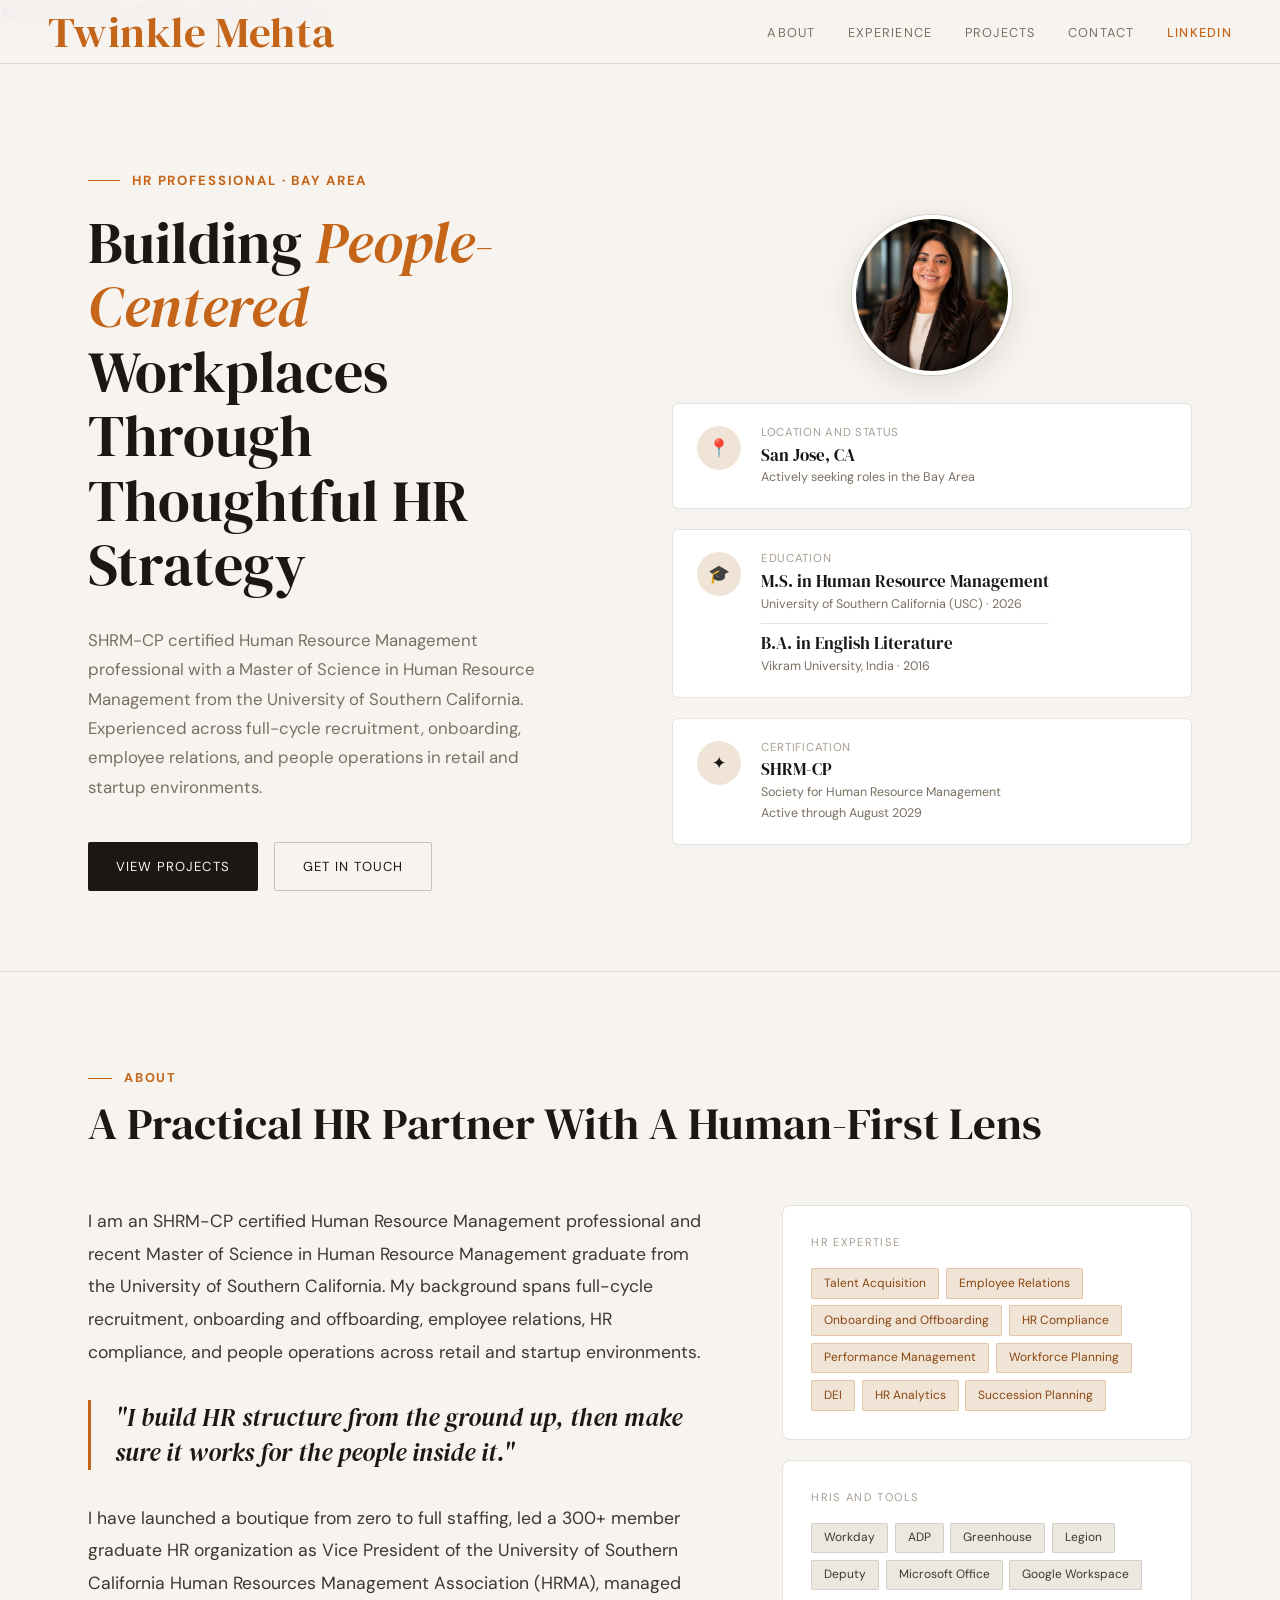
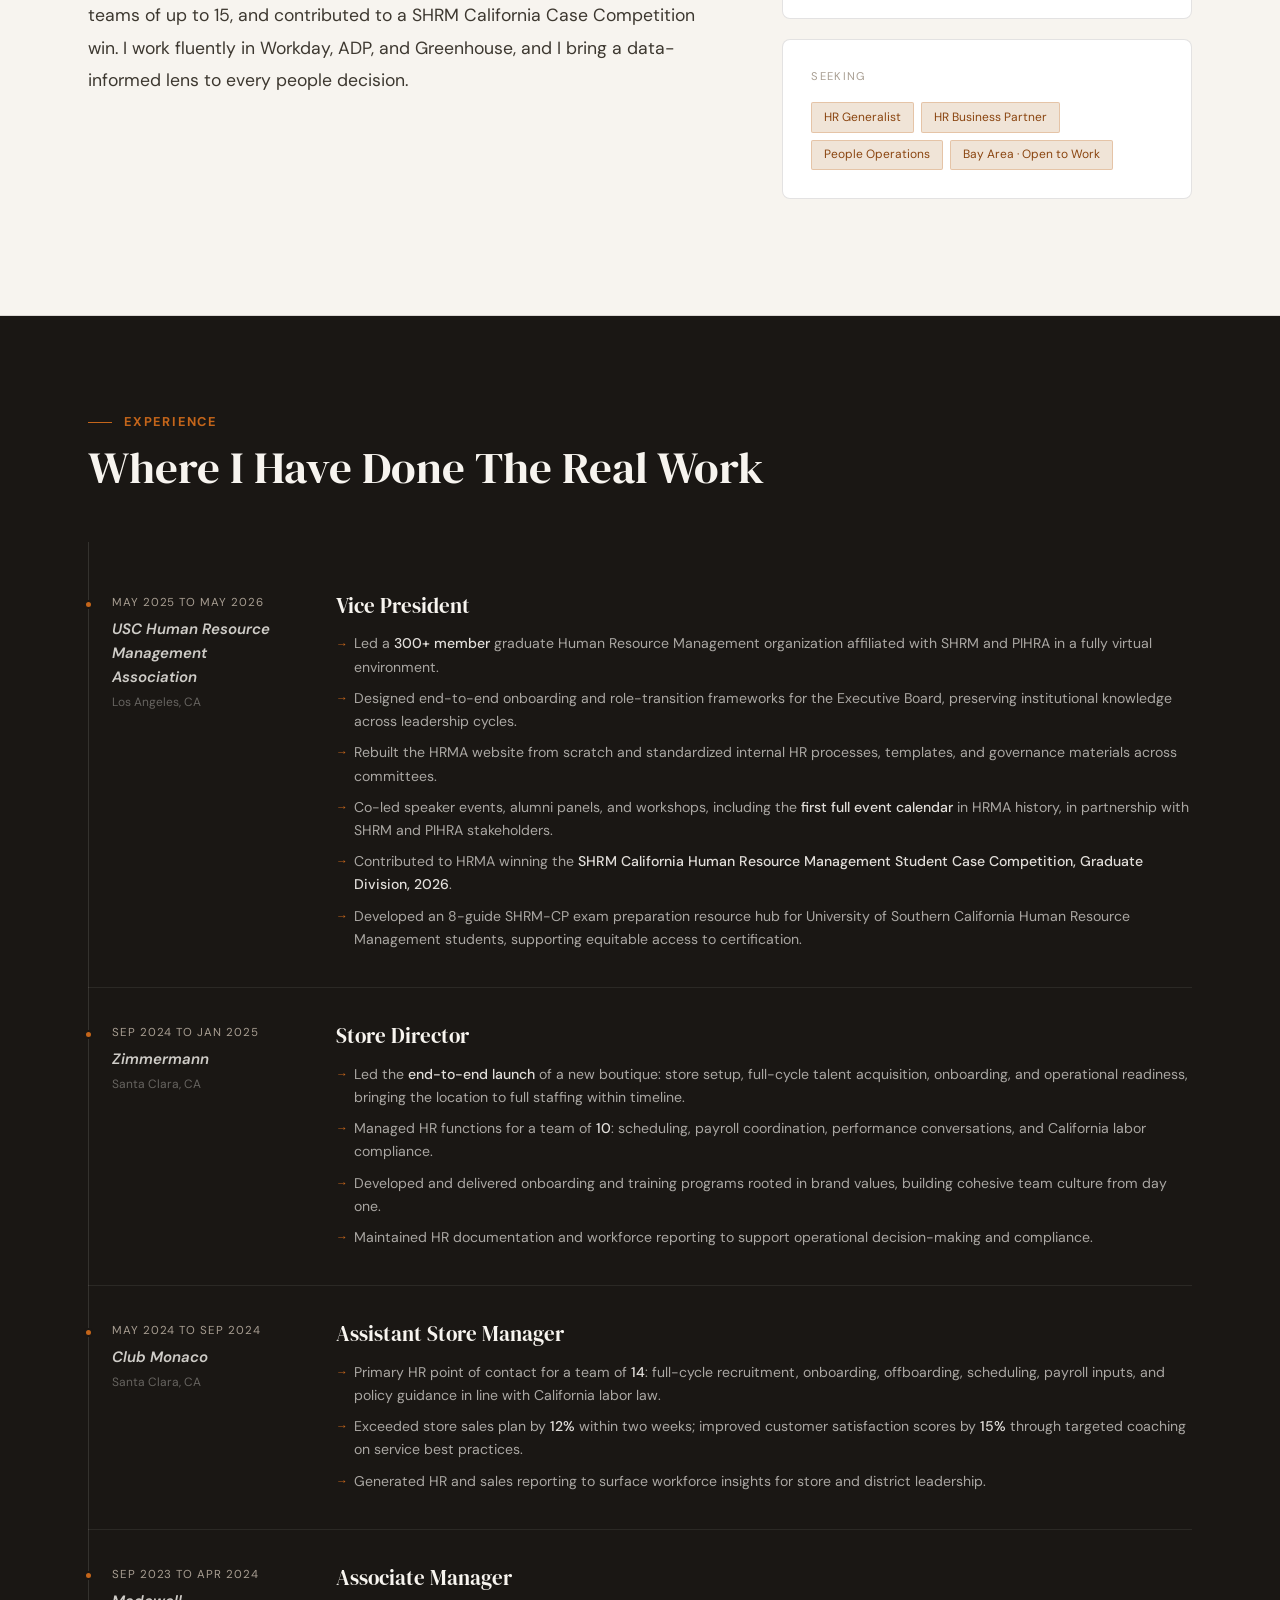
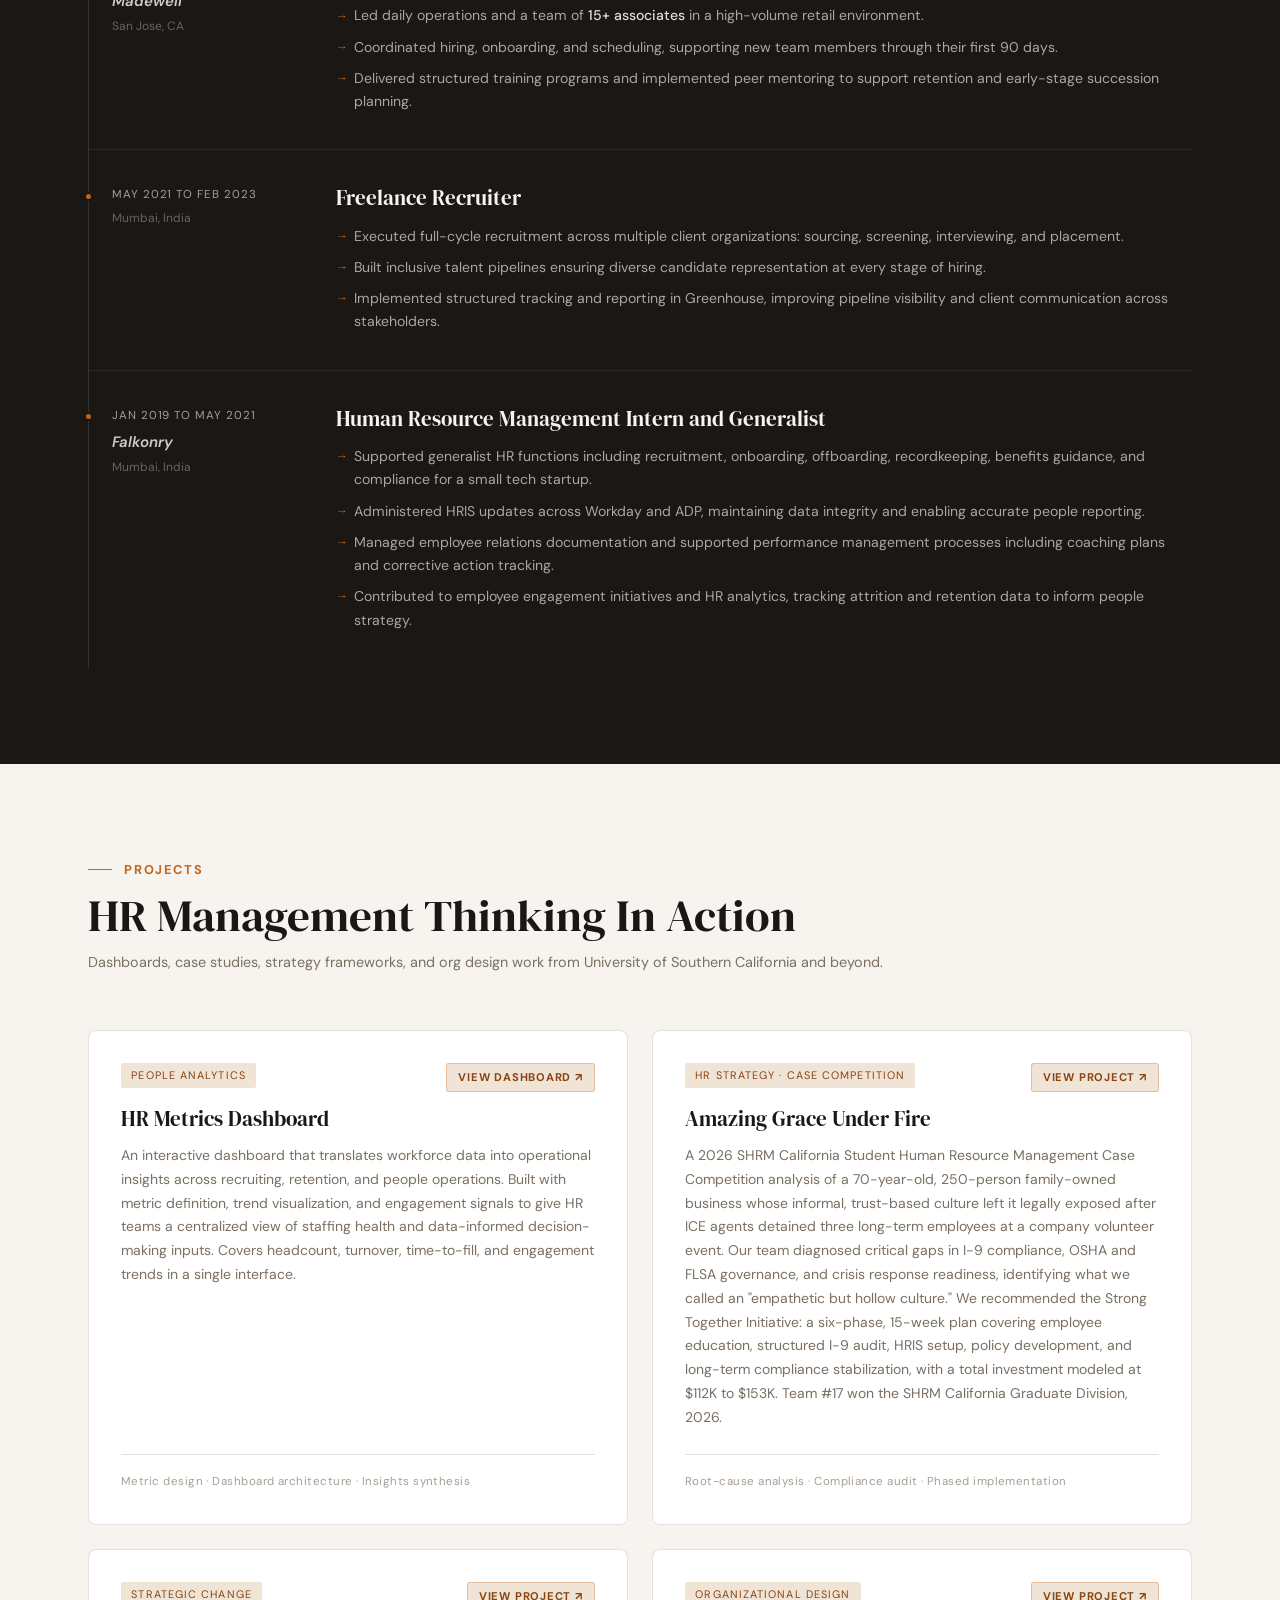
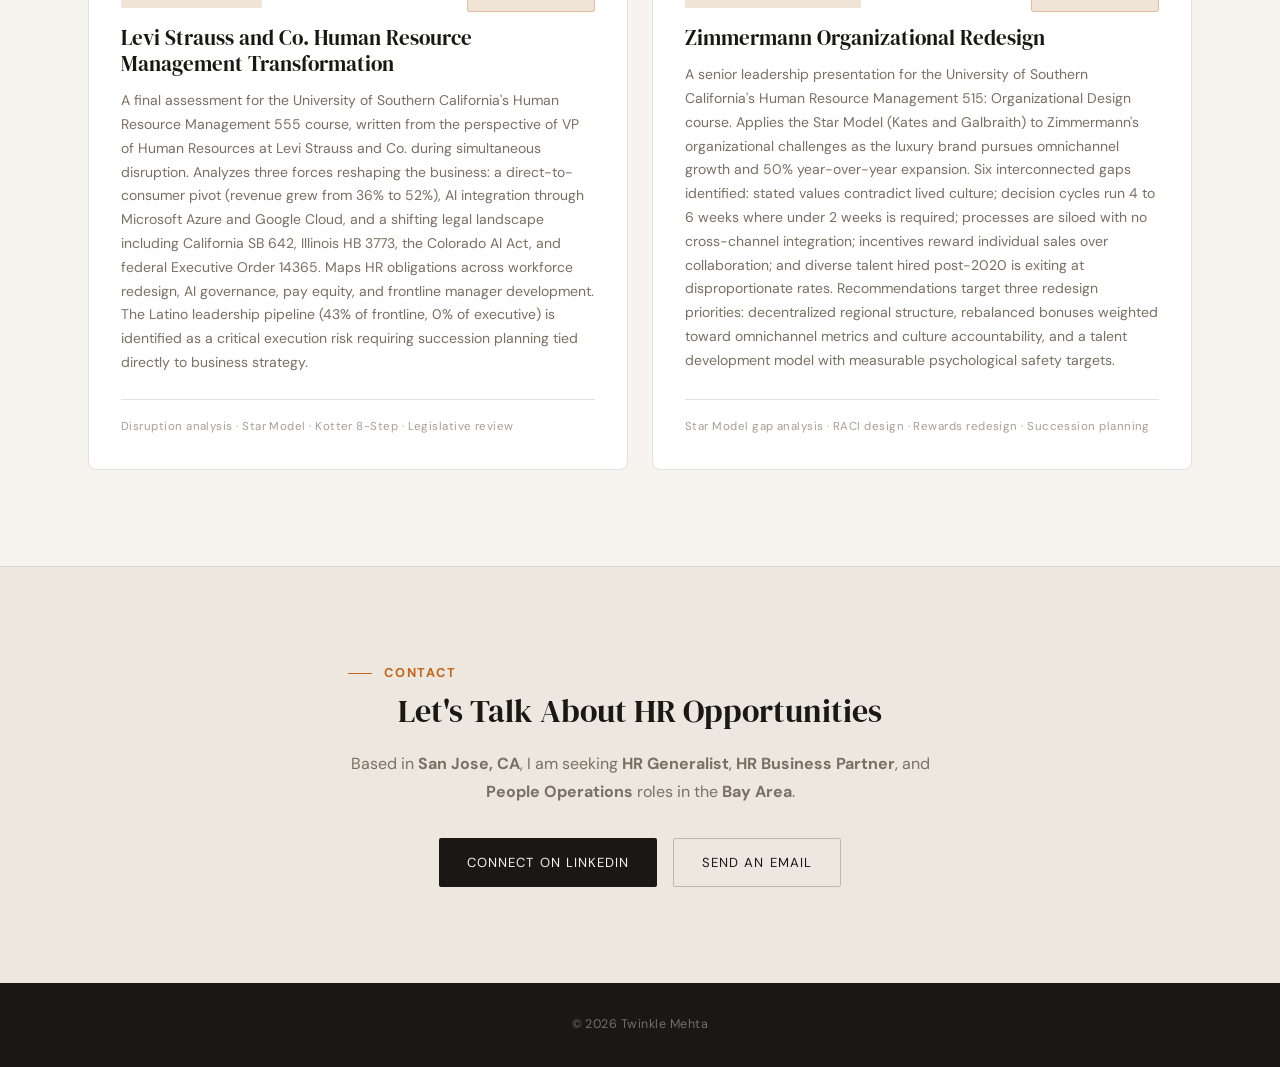
==== index.html @ 8c191478 "updating portfolio" ====
<!DOCTYPE html>
<html lang="en">
<head>
<meta charset="UTF-8">
<meta name="viewport" content="width=device-width, initial-scale=1.0">
<meta name="description" content="Twinkle Mehta, SHRM-CP certified Human Resource Management professional and University of Southern California graduate. Seeking HR Generalist, HR Business Partner, and People Operations roles in the Bay Area.">
<meta property="og:title" content="Twinkle Mehta | HR Professional">
<meta property="og:description" content="SHRM-CP certified Human Resource Management professional with an M.S. from the University of Southern California. Full-cycle recruitment, onboarding, employee relations, and people operations.">
<meta property="og:type" content="website">
<title>Twinkle Mehta | HR Professional</title>
<link rel="preconnect" href="https://fonts.googleapis.com">
<link rel="preconnect" href="https://fonts.gstatic.com" crossorigin>
<link href="https://fonts.googleapis.com/css2?family=DM+Serif+Display:ital@0;1&family=DM+Sans:ital,opsz,wght@0,9..40,300;0,9..40,400;0,9..40,500;1,9..40,300&display=swap" rel="stylesheet">
<style>
  *, *::before, *::after { box-sizing: border-box; margin: 0; padding: 0; }

  :root {
    --cream: #F7F4EF;
    --cream-dark: #EDE8DF;
    --ink: #1A1714;
    --ink-mid: #3D3830;
    --ink-soft: #7A6F62;
    --ink-muted: #A89E92;
    --accent: #C4651A;
    --accent-light: #F0E4D7;
    --accent-dark: #8A4510;
    --border: rgba(26,23,20,0.12);
    --border-strong: rgba(26,23,20,0.22);
    --serif: 'DM Serif Display', Georgia, serif;
    --sans: 'DM Sans', system-ui, sans-serif;
    --nav-h: 64px;
  }

  html { scroll-behavior: smooth; }

  body {
    font-family: var(--sans);
    background: var(--cream);
    color: var(--ink);
    font-size: 16px;
    line-height: 1.6;
    overflow-x: hidden;
  }

  /* NAV */
  nav {
    position: fixed;
    top: 0; left: 0; right: 0;
    height: var(--nav-h);
    background: rgba(247,244,239,0.92);
    backdrop-filter: blur(12px);
    -webkit-backdrop-filter: blur(12px);
    border-bottom: 1px solid var(--border);
    z-index: 100;
    display: flex;
    align-items: center;
    justify-content: space-between;
    padding: 0 3rem;
  }

  .nav-logo {
    font-family: var(--serif);
    font-size: 2.7rem;
    color: var(--accent);
    text-decoration: none;
    letter-spacing: 0.01em;
  }

  .nav-links {
    display: flex;
    gap: 2rem;
    list-style: none;
    align-items: center;
  }

  .nav-links a {
    font-size: 0.8rem;
    letter-spacing: 0.1em;
    text-transform: uppercase;
    color: var(--ink-soft);
    text-decoration: none;
    transition: color 0.2s;
  }

  .nav-links a:hover { color: var(--accent); }

  /* HERO */
  #hero {
    min-height: 100vh;
    padding: calc(var(--nav-h) + 5rem) 3rem 5rem;
    display: grid;
    grid-template-columns: 1fr 1fr;
    align-items: center;
    gap: 4rem;
    max-width: 1200px;
    margin: 0 auto;
  }

  .hero-eyebrow {
    font-size: 0.83rem;
    font-weight: 700;
    letter-spacing: 0.14em;
    text-transform: uppercase;
    color: var(--accent);
    margin-bottom: 1.25rem;
    display: flex;
    align-items: center;
    gap: 0.75rem;
  }

  .hero-eyebrow::before {
    content: '';
    display: block;
    width: 2rem;
    height: 1px;
    background: var(--accent);
  }

  h1 {
    font-family: var(--serif);
    font-size: clamp(2.6rem, 4.5vw, 3.8rem);
    line-height: 1.12;
    color: var(--ink);
    margin-bottom: 1.75rem;
    font-weight: 400;
  }

  h1 em {
    font-style: italic;
    color: var(--accent);
  }

  .hero-body {
    font-size: 1.05rem;
    color: var(--ink-soft);
    line-height: 1.75;
    margin-bottom: 2.5rem;
    max-width: 480px;
  }

  .hero-actions {
    display: flex;
    gap: 1rem;
    flex-wrap: wrap;
  }

  .btn-primary {
    display: inline-flex;
    align-items: center;
    gap: 0.5rem;
    padding: 0.8rem 1.75rem;
    background: var(--ink);
    color: var(--cream);
    text-decoration: none;
    font-size: 0.82rem;
    letter-spacing: 0.08em;
    text-transform: uppercase;
    border-radius: 2px;
    transition: background 0.2s, transform 0.15s;
  }

  .btn-primary:hover { background: var(--accent); transform: translateY(-1px); }

  .btn-outline {
    display: inline-flex;
    align-items: center;
    gap: 0.5rem;
    padding: 0.8rem 1.75rem;
    border: 1px solid var(--border-strong);
    color: var(--ink);
    text-decoration: none;
    font-size: 0.82rem;
    letter-spacing: 0.08em;
    text-transform: uppercase;
    border-radius: 2px;
    transition: border-color 0.2s, color 0.2s, transform 0.15s;
  }

  .btn-outline:hover { border-color: var(--accent); color: var(--accent); transform: translateY(-1px); }

  .hero-right {
    display: flex;
    flex-direction: column;
    gap: 1.25rem;
  }

  .headshot-wrap {
    display: flex;
    justify-content: center;
    margin-bottom: 0.5rem;
  }

  .headshot {
    width: 160px;
    height: 160px;
    border-radius: 50%;
    object-fit: cover;
    object-position: center top;
    border: 4px solid white;
    box-shadow: 0 0 0 1px var(--border), 0 8px 32px rgba(26,23,20,0.12);
    animation: slideUp 0.5s ease both;
  }

  .stat-card {
    background: white;
    border: 1px solid var(--border);
    border-radius: 6px;
    padding: 1.25rem 1.5rem;
    display: flex;
    align-items: flex-start;
    gap: 1.25rem;
    animation: slideUp 0.6s ease both;
  }

  .stat-card:nth-child(2) { animation-delay: 0.1s; }
  .stat-card:nth-child(3) { animation-delay: 0.2s; }
  .stat-card:nth-child(4) { animation-delay: 0.3s; }

  .stat-icon {
    width: 44px;
    height: 44px;
    border-radius: 50%;
    background: var(--accent-light);
    display: flex;
    align-items: center;
    justify-content: center;
    flex-shrink: 0;
    font-size: 1.1rem;
    margin-top: 2px;
  }

  .stat-label {
    font-size: 0.72rem;
    letter-spacing: 0.06em;
    text-transform: uppercase;
    color: var(--ink-muted);
    margin-bottom: 0.15rem;
  }

  .stat-value {
    font-family: var(--serif);
    font-size: 1.05rem;
    color: var(--ink);
    line-height: 1.3;
  }

  .stat-sub {
    font-size: 0.78rem;
    color: var(--ink-soft);
    margin-top: 0.1rem;
  }

  @keyframes slideUp {
    from { opacity: 0; transform: translateY(18px); }
    to { opacity: 1; transform: translateY(0); }
  }

  /* SECTION SCAFFOLD */
  section {
    padding: 6rem 3rem;
    max-width: 1200px;
    margin: 0 auto;
  }

  .section-header {
    display: flex;
    align-items: flex-end;
    justify-content: space-between;
    margin-bottom: 3.5rem;
    gap: 2rem;
    flex-wrap: wrap;
  }

  .section-kicker {
    font-size: 0.80rem;
    font-weight: 700;
    letter-spacing: 0.14em;
    text-transform: uppercase;
    color: var(--accent);
    margin-bottom: 0.6rem;
    display: flex;
    align-items: center;
    gap: 0.75rem;
  }

  .section-kicker::before {
    content: '';
    display: block;
    width: 1.5rem;
    height: 1px;
    background: var(--accent);
  }

  h2 {
    font-family: var(--serif);
    font-size: clamp(2rem, 3.5vw, 2.8rem);
    font-weight: 400;
    color: var(--ink);
    line-height: 1.15;
  }

  /* DIVIDER */
  .full-divider {
    width: 100%;
    height: 1px;
    background: var(--border);
  }

  /* ABOUT */
  #about {
    padding: 6rem 3rem;
    max-width: 1200px;
    margin: 0 auto;
  }

  .about-grid {
    display: grid;
    grid-template-columns: 3fr 2fr;
    gap: 5rem;
    align-items: start;
  }

  .about-body {
    font-size: 1.1rem;
    line-height: 1.85;
    color: var(--ink-mid);
  }

  .about-body p + p { margin-top: 1.25rem; }

  .pull-quote {
    font-family: var(--serif);
    font-size: 1.55rem;
    line-height: 1.4;
    color: var(--ink);
    font-style: italic;
    border-left: 3px solid var(--accent);
    padding-left: 1.5rem;
    margin: 2rem 0;
  }

  .sidebar-block {
    background: white;
    border: 1px solid var(--border);
    border-radius: 8px;
    padding: 1.75rem;
    margin-bottom: 1.25rem;
  }

  .sidebar-title {
    font-size: 0.7rem;
    letter-spacing: 0.12em;
    text-transform: uppercase;
    color: var(--ink-muted);
    margin-bottom: 1rem;
  }

  .edu-item { margin-bottom: 1rem; }
  .edu-item:last-child { margin-bottom: 0; }

  .edu-degree {
    font-weight: 500;
    font-size: 0.9rem;
    color: var(--ink);
  }

  .edu-school {
    font-size: 0.82rem;
    color: var(--ink-soft);
    margin-top: 0.1rem;
  }

  .tag-cloud { display: flex; flex-wrap: wrap; gap: 0.4rem; }

  .tag {
    font-size: 0.75rem;
    padding: 0.3rem 0.75rem;
    background: var(--cream-dark);
    color: var(--ink-mid);
    border-radius: 2px;
    border: 1px solid var(--border);
  }

  .tag.accent {
    background: var(--accent-light);
    color: var(--accent-dark);
    border-color: rgba(196,101,26,0.25);
  }

  /* EXPERIENCE */
  #experience {
    background: var(--ink);
    padding: 6rem 0;
  }

  .exp-inner {
    max-width: 1200px;
    margin: 0 auto;
    padding: 0 3rem;
  }

  #experience .section-kicker { color: var(--accent); }
  #experience .section-kicker::before { background: var(--accent); }
  #experience h2 { color: var(--cream); }

  .timeline {
    position: relative;
    padding-top: 1rem;
  }

  .timeline::before {
    content: '';
    position: absolute;
    left: 0;
    top: 0; bottom: 0;
    width: 1px;
    background: rgba(247,244,239,0.12);
  }

  .job-entry {
    display: grid;
    grid-template-columns: 200px 1fr;
    gap: 0 3rem;
    padding: 2.25rem 0;
    border-bottom: 1px solid rgba(247,244,239,0.08);
    position: relative;
  }

  .job-entry:last-child { border-bottom: none; }

  .job-entry::before {
    content: '';
    position: absolute;
    left: -4px;
    top: 2.6rem;
    width: 9px; height: 9px;
    border-radius: 50%;
    background: var(--accent);
    border: 2px solid var(--ink);
  }

  .job-meta {
    padding-left: 1.5rem;
  }

  .job-period {
    font-size: 0.72rem;
    letter-spacing: 0.08em;
    text-transform: uppercase;
    color: var(--ink-muted);
    margin-bottom: 0.3rem;
  }

  .job-company {
    font-size: 0.94rem;
    font-weight: 600;
    font-style: italic;
    color: rgba(247,244,239,0.82);
  }

  .job-location {
    font-size: 0.75rem;
    color: rgba(247,244,239,0.35);
    margin-top: 0.25rem;
  }

  .job-content .job-title-text {
    font-family: var(--serif);
    font-size: 1.3rem;
    color: var(--cream);
    font-weight: 400;
    margin-bottom: 0.85rem;
    line-height: 1.2;
  }

  .job-bullets {
    list-style: none;
    display: flex;
    flex-direction: column;
    gap: 0.5rem;
  }

  .job-bullets li {
    font-size: 0.88rem;
    color: rgba(247,244,239,0.65);
    line-height: 1.65;
    padding-left: 1.1rem;
    position: relative;
  }

  .job-bullets li::before {
    content: 'arrow';
    font-family: sans-serif;
    content: '\2192';
    position: absolute;
    left: 0;
    color: var(--accent);
    font-size: 0.75rem;
    top: 0.18em;
  }

  .job-bullets li strong {
    color: rgba(247,244,239,0.9);
    font-weight: 500;
  }

  /* PROJECTS */
  #projects { padding: 6rem 3rem; max-width: 1200px; margin: 0 auto; }

  .projects-grid {
    display: grid;
    grid-template-columns: 1fr 1fr;
    gap: 1.5rem;
  }

  .project-card {
    background: white;
    border: 1px solid var(--border);
    border-radius: 8px;
    padding: 2rem;
    display: flex;
    flex-direction: column;
    transition: transform 0.2s, box-shadow 0.2s, border-color 0.2s;
    text-decoration: none;
    color: inherit;
    cursor: pointer;
  }

  .project-card:hover {
    transform: translateY(-3px);
    box-shadow: 0 12px 40px rgba(26,23,20,0.09);
    border-color: var(--border-strong);
  }

  .project-card-top {
    display: flex;
    align-items: flex-start;
    justify-content: space-between;
    gap: 0.75rem;
    margin-bottom: 0.85rem;
  }
  .project-tag {
    display: inline-block;
    font-size: 0.68rem;
    letter-spacing: 0.1em;
    text-transform: uppercase;
    padding: 0.25rem 0.65rem;
    background: var(--accent-light);
    color: var(--accent-dark);
    border-radius: 2px;
    width: fit-content;
    flex-shrink: 0;
  }
  .project-btn {
    display: inline-flex;
    align-items: center;
    gap: 0.3rem;
    font-size: 0.7rem;
    letter-spacing: 0.07em;
    text-transform: uppercase;
    font-weight: 700;
    color: var(--accent-dark);
    background: var(--accent-light);
    border: 1px solid rgba(196,101,26,0.3);
    border-radius: 3px;
    padding: 0.3rem 0.7rem;
    white-space: nowrap;
    flex-shrink: 0;
    transition: background 0.2s, color 0.2s;
  }
  .project-card:hover .project-btn {
    background: var(--accent);
    color: white;
    border-color: var(--accent);
  }

  .project-title {
    font-family: var(--serif);
    font-size: 1.3rem;
    font-weight: 400;
    color: var(--ink);
    margin-bottom: 0.75rem;
    line-height: 1.25;
  }

  .project-desc {
    font-size: 0.875rem;
    color: var(--ink-soft);
    line-height: 1.7;
    flex: 1;
    margin-bottom: 1.5rem;
  }

  .project-footer {
    border-top: 1px solid var(--border);
    padding-top: 0.75rem;
    margin-top: auto;
  }

  .project-methods {
    font-size: 0.72rem;
    color: var(--ink-muted);
    letter-spacing: 0.04em;
  }

  /* CONTACT */
  #contact {
    background: var(--cream-dark);
    padding: 0;
    max-width: none;
    margin: 0;
  }

  .contact-inner {
    max-width: 1200px;
    margin: 0 auto;
    padding: 6rem 3rem;
    display: grid;
    grid-template-columns: 1fr;
    max-width: 680px;
    align-items: center;
  }

  .contact-left h2 {
    font-size: clamp(1.6rem, 2.5vw, 2.2rem);
    margin-bottom: 1.25rem;
    white-space: nowrap;
    text-align: center;
  }

  .contact-left p {
    font-size: 1rem;
    color: var(--ink-soft);
    line-height: 1.75;
    margin-bottom: 2rem;
  }

  .contact-right {
    display: flex;
    flex-direction: column;
    gap: 1rem;
  }

  .contact-item {
    display: flex;
    align-items: center;
    gap: 1rem;
    background: white;
    border: 1px solid var(--border);
    border-radius: 6px;
    padding: 1rem 1.25rem;
  }

  .contact-icon {
    width: 36px; height: 36px;
    border-radius: 50%;
    background: var(--accent-light);
    display: flex;
    align-items: center;
    justify-content: center;
    color: var(--accent);
    flex-shrink: 0;
    font-size: 1rem;
  }

  .contact-item-label {
    font-size: 0.72rem;
    letter-spacing: 0.08em;
    text-transform: uppercase;
    color: var(--ink-muted);
  }

  .contact-item-value {
    font-size: 0.9rem;
    color: var(--ink);
    font-weight: 500;
  }

  /* FOOTER */
  footer {
    background: var(--ink);
    color: rgba(247,244,239,0.4);
    text-align: center;
    padding: 2rem;
    font-size: 0.78rem;
    letter-spacing: 0.04em;
  }

  footer a {
    color: rgba(247,244,239,0.55);
    text-decoration: none;
  }

  /* ANIMATIONS */
  .fade-up {
    opacity: 0;
    transform: translateY(24px);
    transition: opacity 0.65s ease, transform 0.65s ease;
  }

  .fade-up.visible {
    opacity: 1;
    transform: translateY(0);
  }

  /* MOBILE */
  .hamburger {
    display: none;
    flex-direction: column;
    gap: 5px;
    cursor: pointer;
    padding: 4px;
    background: none;
    border: none;
  }

  .hamburger span {
    display: block;
    width: 22px; height: 1.5px;
    background: var(--ink);
    transition: all 0.2s;
  }

  @media (max-width: 900px) {
    nav { padding: 0 1.5rem; }
    .nav-desktop { display: none; }
    .hamburger { display: flex; }

    .mobile-menu {
      position: fixed;
      top: var(--nav-h);
      left: 0; right: 0;
      background: var(--cream);
      border-bottom: 1px solid var(--border);
      padding: 1.5rem;
      display: none;
      flex-direction: column;
      gap: 1rem;
      z-index: 99;
    }

    .mobile-menu.open { display: flex; }

    .mobile-menu a {
      font-size: 0.9rem;
      color: var(--ink);
      text-decoration: none;
      padding: 0.5rem 0;
      border-bottom: 1px solid var(--border);
    }

    #hero {
      grid-template-columns: 1fr;
      padding: calc(var(--nav-h) + 3rem) 1.5rem 3rem;
      gap: 2.5rem;
      min-height: auto;
    }

    #about { padding: 4rem 1.5rem; }
    .about-grid { grid-template-columns: 1fr; gap: 2.5rem; }

    #experience { padding: 4rem 0; }
    .exp-inner { padding: 0 1.5rem; }

    .job-entry {
      grid-template-columns: 1fr;
      gap: 0.5rem;
      padding-left: 1.5rem;
    }

    .job-meta { padding-left: 0; }

    section { padding: 4rem 1.5rem; }
    .projects-grid { grid-template-columns: 1fr; }
    .contact-inner { grid-template-columns: 1fr; gap: 2.5rem; padding: 4rem 1.5rem; }
    .section-header { flex-direction: column; align-items: flex-start; }
  }
</style>
</head>
<body>

<!-- NAV -->
<nav id="top">
  <a href="#top" class="nav-logo">Twinkle Mehta</a>
  <div class="nav-desktop" style="display:flex;align-items:center;gap:2.5rem;">
    <ul class="nav-links">
      <li><a href="#about">About</a></li>
      <li><a href="#experience">Experience</a></li>
      <li><a href="#projects">Projects</a></li>
      <li><a href="#contact">Contact</a></li>
      <li><a href="https://www.linkedin.com/in/twinkle-mehta/" target="_blank" style="color:var(--accent);font-weight:500;">LinkedIn</a></li>
    </ul>
  </div>
  <button class="hamburger" onclick="toggleMenu()" aria-label="Menu">
    <span></span><span></span><span></span>
  </button>
</nav>

<div class="mobile-menu" id="mobileMenu">
  <a href="#about" onclick="toggleMenu()">About</a>
  <a href="#experience" onclick="toggleMenu()">Experience</a>
  <a href="#projects" onclick="toggleMenu()">Projects</a>
  <a href="#contact" onclick="toggleMenu()">Contact</a>
  <a href="https://www.linkedin.com/in/twinkle-mehta/" target="_blank">LinkedIn</a>
</div>

<!-- HERO -->
<div id="hero">
  <div class="hero-left">
    <div class="hero-eyebrow">HR Professional · Bay Area</div>
    <h1>Building <em>People-Centered</em> Workplaces Through Thoughtful HR Strategy</h1>
    <p class="hero-body">SHRM-CP certified Human Resource Management professional with a Master of Science in Human Resource Management from the University of Southern California. Experienced across full-cycle recruitment, onboarding, employee relations, and people operations in retail and startup environments.</p>
    <div class="hero-actions">
      <a href="#projects" class="btn-primary">View Projects</a>
      <a href="#contact" class="btn-outline">Get in Touch</a>
    </div>
  </div>

  <div class="hero-right">
    <div class="headshot-wrap">
      <img src="[data-uri]" alt="Twinkle Mehta" class="headshot">
    </div>



    <div class="stat-card">
      <div class="stat-icon">📍</div>
      <div>
        <div class="stat-label">Location and Status</div>
        <div class="stat-value">San Jose, CA</div>
        <div class="stat-sub">Actively seeking roles in the Bay Area</div>
      </div>
    </div>
    <div class="stat-card">
      <div class="stat-icon">🎓</div>
      <div>
        <div class="stat-label">Education</div>
        <div class="stat-value">M.S. in Human Resource Management</div>
        <div class="stat-sub">University of Southern California (USC) · 2026</div>
        <div style="border-top: 1px solid var(--border); margin: 0.55rem 0;"></div>
        <div class="stat-value">B.A. in English Literature</div>
        <div class="stat-sub">Vikram University, India · 2016</div>
      </div>
    </div>
    <div class="stat-card">
      <div class="stat-icon">✦</div>
      <div>
        <div class="stat-label">Certification</div>
        <div class="stat-value">SHRM-CP</div>
        <div class="stat-sub">Society for Human Resource Management</div>
        <div class="stat-sub">Active through August 2029</div>
      </div>
    </div>
  </div>
</div>

<div class="full-divider"></div>

<!-- ABOUT -->
<section id="about">
  <div class="section-header fade-up">
    <div>
      <div class="section-kicker">About</div>
      <h2>A Practical HR Partner With A Human-First Lens</h2>
    </div>
  </div>

  <div class="about-grid">
    <div class="about-body fade-up">
      <p>I am an SHRM-CP certified Human Resource Management professional and recent Master of Science in Human Resource Management graduate from the University of Southern California. My background spans full-cycle recruitment, onboarding and offboarding, employee relations, HR compliance, and people operations across retail and startup environments.</p>

      <div class="pull-quote">"I build HR structure from the ground up, then make sure it works for the people inside it."</div>

      <p>I have launched a boutique from zero to full staffing, led a 300+ member graduate HR organization as Vice President of the University of Southern California Human Resources Management Association (HRMA), managed teams of up to 15, and contributed to a SHRM California Case Competition win. I work fluently in Workday, ADP, and Greenhouse, and I bring a data-informed lens to every people decision.</p>


    </div>

    <div class="fade-up" style="animation-delay:0.15s">
      <div class="sidebar-block">
        <div class="sidebar-title">HR Expertise</div>
        <div class="tag-cloud">
          <span class="tag accent">Talent Acquisition</span>
          <span class="tag accent">Employee Relations</span>
          <span class="tag accent">Onboarding and Offboarding</span>
          <span class="tag accent">HR Compliance</span>
          <span class="tag accent">Performance Management</span>
          <span class="tag accent">Workforce Planning</span>
          <span class="tag accent">DEI</span>
          <span class="tag accent">HR Analytics</span>
          <span class="tag accent">Succession Planning</span>
        </div>
      </div>
      <div class="sidebar-block">
        <div class="sidebar-title">HRIS and Tools</div>
        <div class="tag-cloud">
          <span class="tag">Workday</span>
          <span class="tag">ADP</span>
          <span class="tag">Greenhouse</span>
          <span class="tag">Legion</span>
          <span class="tag">Deputy</span>
          <span class="tag">Microsoft Office</span>
          <span class="tag">Google Workspace</span>
        </div>
      </div>
      <div class="sidebar-block">
        <div class="sidebar-title">Seeking</div>
        <div class="tag-cloud">
          <span class="tag accent">HR Generalist</span>
          <span class="tag accent">HR Business Partner</span>
          <span class="tag accent">People Operations</span>
          <span class="tag accent">Bay Area · Open to Work</span>
        </div>
      </div>
    </div>
  </div>
</section>

<div class="full-divider"></div>

<!-- EXPERIENCE -->
<div id="experience">
  <div class="exp-inner">
    <div class="section-header fade-up" style="margin-bottom:3rem;">
      <div>
        <div class="section-kicker">Experience</div>
        <h2>Where I Have Done The Real Work</h2>
      </div>
    </div>

    <div class="timeline">

      <div class="job-entry fade-up">
        <div class="job-meta">
          <div class="job-period">May 2025 to May 2026</div>
          <div class="job-company">USC Human Resource Management Association</div>
          <div class="job-location">Los Angeles, CA</div>
        </div>
        <div class="job-content">
          <div class="job-title-text">Vice President</div>
          <ul class="job-bullets">
            <li>Led a <strong>300+ member</strong> graduate Human Resource Management organization affiliated with SHRM and PIHRA in a fully virtual environment.</li>
            <li>Designed end-to-end onboarding and role-transition frameworks for the Executive Board, preserving institutional knowledge across leadership cycles.</li>
            <li>Rebuilt the HRMA website from scratch and standardized internal HR processes, templates, and governance materials across committees.</li>
            <li>Co-led speaker events, alumni panels, and workshops, including the <strong>first full event calendar</strong> in HRMA history, in partnership with SHRM and PIHRA stakeholders.</li>
            <li>Contributed to HRMA winning the <strong>SHRM California Human Resource Management Student Case Competition, Graduate Division, 2026</strong>.</li>
            <li>Developed an 8-guide SHRM-CP exam preparation resource hub for University of Southern California Human Resource Management students, supporting equitable access to certification.</li>
          </ul>
        </div>
      </div>

      <div class="job-entry fade-up">
        <div class="job-meta">
          <div class="job-period">Sep 2024 to Jan 2025</div>
          <div class="job-company">Zimmermann</div>
          <div class="job-location">Santa Clara, CA</div>
        </div>
        <div class="job-content">
          <div class="job-title-text">Store Director</div>
          <ul class="job-bullets">
            <li>Led the <strong>end-to-end launch</strong> of a new boutique: store setup, full-cycle talent acquisition, onboarding, and operational readiness, bringing the location to full staffing within timeline.</li>
            <li>Managed HR functions for a team of <strong>10</strong>: scheduling, payroll coordination, performance conversations, and California labor compliance.</li>
            <li>Developed and delivered onboarding and training programs rooted in brand values, building cohesive team culture from day one.</li>
            <li>Maintained HR documentation and workforce reporting to support operational decision-making and compliance.</li>
          </ul>
        </div>
      </div>

      <div class="job-entry fade-up">
        <div class="job-meta">
          <div class="job-period">May 2024 to Sep 2024</div>
          <div class="job-company">Club Monaco</div>
          <div class="job-location">Santa Clara, CA</div>
        </div>
        <div class="job-content">
          <div class="job-title-text">Assistant Store Manager</div>
          <ul class="job-bullets">
            <li>Primary HR point of contact for a team of <strong>14</strong>: full-cycle recruitment, onboarding, offboarding, scheduling, payroll inputs, and policy guidance in line with California labor law.</li>
            <li>Exceeded store sales plan by <strong>12%</strong> within two weeks; improved customer satisfaction scores by <strong>15%</strong> through targeted coaching on service best practices.</li>
            <li>Generated HR and sales reporting to surface workforce insights for store and district leadership.</li>
          </ul>
        </div>
      </div>

      <div class="job-entry fade-up">
        <div class="job-meta">
          <div class="job-period">Sep 2023 to Apr 2024</div>
          <div class="job-company">Madewell</div>
          <div class="job-location">San Jose, CA</div>
        </div>
        <div class="job-content">
          <div class="job-title-text">Associate Manager</div>
          <ul class="job-bullets">
            <li>Led daily operations and a team of <strong>15+ associates</strong> in a high-volume retail environment.</li>
            <li>Coordinated hiring, onboarding, and scheduling, supporting new team members through their first 90 days.</li>
            <li>Delivered structured training programs and implemented peer mentoring to support retention and early-stage succession planning.</li>
          </ul>
        </div>
      </div>

      <div class="job-entry fade-up">
        <div class="job-meta">
          <div class="job-period">May 2021 to Feb 2023</div>
          <div class="job-location">Mumbai, India</div>
        </div>
        <div class="job-content">
          <div class="job-title-text">Freelance Recruiter</div>
          <ul class="job-bullets">
            <li>Executed full-cycle recruitment across multiple client organizations: sourcing, screening, interviewing, and placement.</li>
            <li>Built inclusive talent pipelines ensuring diverse candidate representation at every stage of hiring.</li>
            <li>Implemented structured tracking and reporting in Greenhouse, improving pipeline visibility and client communication across stakeholders.</li>
          </ul>
        </div>
      </div>

      <div class="job-entry fade-up">
        <div class="job-meta">
          <div class="job-period">Jan 2019 to May 2021</div>
          <div class="job-company">Falkonry</div>
          <div class="job-location">Mumbai, India</div>
        </div>
        <div class="job-content">
          <div class="job-title-text">Human Resource Management Intern and Generalist</div>
          <ul class="job-bullets">
            <li>Supported generalist HR functions including recruitment, onboarding, offboarding, recordkeeping, benefits guidance, and compliance for a small tech startup.</li>
            <li>Administered HRIS updates across Workday and ADP, maintaining data integrity and enabling accurate people reporting.</li>
            <li>Managed employee relations documentation and supported performance management processes including coaching plans and corrective action tracking.</li>
            <li>Contributed to employee engagement initiatives and HR analytics, tracking attrition and retention data to inform people strategy.</li>
          </ul>
        </div>
      </div>

    </div>
  </div>
</div>

<!-- PROJECTS -->
<section id="projects">
  <div class="section-header fade-up">
    <div>
      <div class="section-kicker">Projects</div>
      <h2>HR Management Thinking In Action</h2>
      <p style="font-size:0.9rem;color:var(--ink-soft);margin-top:0.6rem;">Dashboards, case studies, strategy frameworks, and org design work from University of Southern California and beyond.</p>
    </div>
  </div>

  <div class="projects-grid">

    <!-- 1. Dashboard (first) -->
    <a class="project-card fade-up" href="HR-Analytics-Dashboard.html" target="_blank">
      <div class="project-card-top">
        <span class="project-tag">People Analytics</span>
        <span class="project-btn">View Dashboard ↗</span>
      </div>
      <div class="project-title">HR Metrics Dashboard</div>
      <p class="project-desc">An interactive dashboard that translates workforce data into operational insights across recruiting, retention, and people operations. Built with metric definition, trend visualization, and engagement signals to give HR teams a centralized view of staffing health and data-informed decision-making inputs. Covers headcount, turnover, time-to-fill, and engagement trends in a single interface.</p>
      <div class="project-footer">
        <span class="project-methods">Metric design · Dashboard architecture · Insights synthesis</span>
      </div>
    </a>

    <!-- 2. Amazing Grace -->
    <a class="project-card fade-up" href="Project 1.pdf" target="_blank" style="animation-delay:0.1s">
      <div class="project-card-top">
        <span class="project-tag">HR Strategy · Case Competition</span>
        <span class="project-btn">View Project ↗</span>
      </div>
      <div class="project-title">Amazing Grace Under Fire</div>
      <p class="project-desc">A 2026 SHRM California Student Human Resource Management Case Competition analysis of a 70-year-old, 250-person family-owned business whose informal, trust-based culture left it legally exposed after ICE agents detained three long-term employees at a company volunteer event. Our team diagnosed critical gaps in I-9 compliance, OSHA and FLSA governance, and crisis response readiness, identifying what we called an "empathetic but hollow culture." We recommended the Strong Together Initiative: a six-phase, 15-week plan covering employee education, structured I-9 audit, HRIS setup, policy development, and long-term compliance stabilization, with a total investment modeled at $112K to $153K. Team #17 won the SHRM California Graduate Division, 2026.</p>
      <div class="project-footer">
        <span class="project-methods">Root-cause analysis · Compliance audit · Phased implementation</span>
      </div>
    </a>

    <!-- 3. Levi Strauss -->
    <a class="project-card fade-up" href="Project 2.pdf" target="_blank" style="animation-delay:0.2s">
      <div class="project-card-top">
        <span class="project-tag">Strategic Change</span>
        <span class="project-btn">View Project ↗</span>
      </div>
      <div class="project-title">Levi Strauss and Co. Human Resource Management Transformation</div>
      <p class="project-desc">A final assessment for the University of Southern California's Human Resource Management 555 course, written from the perspective of VP of Human Resources at Levi Strauss and Co. during simultaneous disruption. Analyzes three forces reshaping the business: a direct-to-consumer pivot (revenue grew from 36% to 52%), AI integration through Microsoft Azure and Google Cloud, and a shifting legal landscape including California SB 642, Illinois HB 3773, the Colorado AI Act, and federal Executive Order 14365. Maps HR obligations across workforce redesign, AI governance, pay equity, and frontline manager development. The Latino leadership pipeline (43% of frontline, 0% of executive) is identified as a critical execution risk requiring succession planning tied directly to business strategy.</p>
      <div class="project-footer">
        <span class="project-methods">Disruption analysis · Star Model · Kotter 8-Step · Legislative review</span>
      </div>
    </a>

    <!-- 4. Zimmermann -->
    <a class="project-card fade-up" href="Project 3.pdf" target="_blank" style="animation-delay:0.3s">
      <div class="project-card-top">
        <span class="project-tag">Organizational Design</span>
        <span class="project-btn">View Project ↗</span>
      </div>
      <div class="project-title">Zimmermann Organizational Redesign</div>
      <p class="project-desc">A senior leadership presentation for the University of Southern California's Human Resource Management 515: Organizational Design course. Applies the Star Model (Kates and Galbraith) to Zimmermann's organizational challenges as the luxury brand pursues omnichannel growth and 50% year-over-year expansion. Six interconnected gaps identified: stated values contradict lived culture; decision cycles run 4 to 6 weeks where under 2 weeks is required; processes are siloed with no cross-channel integration; incentives reward individual sales over collaboration; and diverse talent hired post-2020 is exiting at disproportionate rates. Recommendations target three redesign priorities: decentralized regional structure, rebalanced bonuses weighted toward omnichannel metrics and culture accountability, and a talent development model with measurable psychological safety targets.</p>
      <div class="project-footer">
        <span class="project-methods">Star Model gap analysis · RACI design · Rewards redesign · Succession planning</span>
      </div>
    </a>

  </div>
</section>

<div class="full-divider"></div>

<!-- CONTACT -->
<div id="contact">
  <div class="contact-inner">
    <div class="contact-left fade-up">
      <div class="section-kicker">Contact</div>
      <h2>Let's Talk About HR Opportunities</h2>
      <p style="text-align:center;">Based in <strong>San Jose, CA</strong>, I am seeking <strong>HR Generalist</strong>, <strong>HR Business Partner</strong>, and <strong>People Operations</strong> roles in the <strong>Bay Area</strong>.</p>
      <div class="hero-actions" style="justify-content:center;">
        <a href="https://www.linkedin.com/in/twinkle-mehta/" class="btn-primary" target="_blank">Connect on LinkedIn</a>
        <a href="mailto:twinkle.baya@gmail.com" class="btn-outline">Send an Email</a>
      </div>

    </div>

  </div>
</div>

<footer>
  <p>© 2026 Twinkle Mehta</p>
</footer>

<script>
  function toggleMenu() {
    document.getElementById('mobileMenu').classList.toggle('open');
  }

  const observer = new IntersectionObserver((entries) => {
    entries.forEach(e => {
      if (e.isIntersecting) {
        e.target.classList.add('visible');
        observer.unobserve(e.target);
      }
    });
  }, { threshold: 0.12 });

  document.querySelectorAll('.fade-up').forEach(el => observer.observe(el));

  document.querySelectorAll('a[href^="#"]').forEach(a => {
    a.addEventListener('click', e => {
      const target = document.querySelector(a.getAttribute('href'));
      if (target) {
        e.preventDefault();
        target.scrollIntoView({ behavior: 'smooth' });
      }
    });
  });
</script>

</body>
</html>
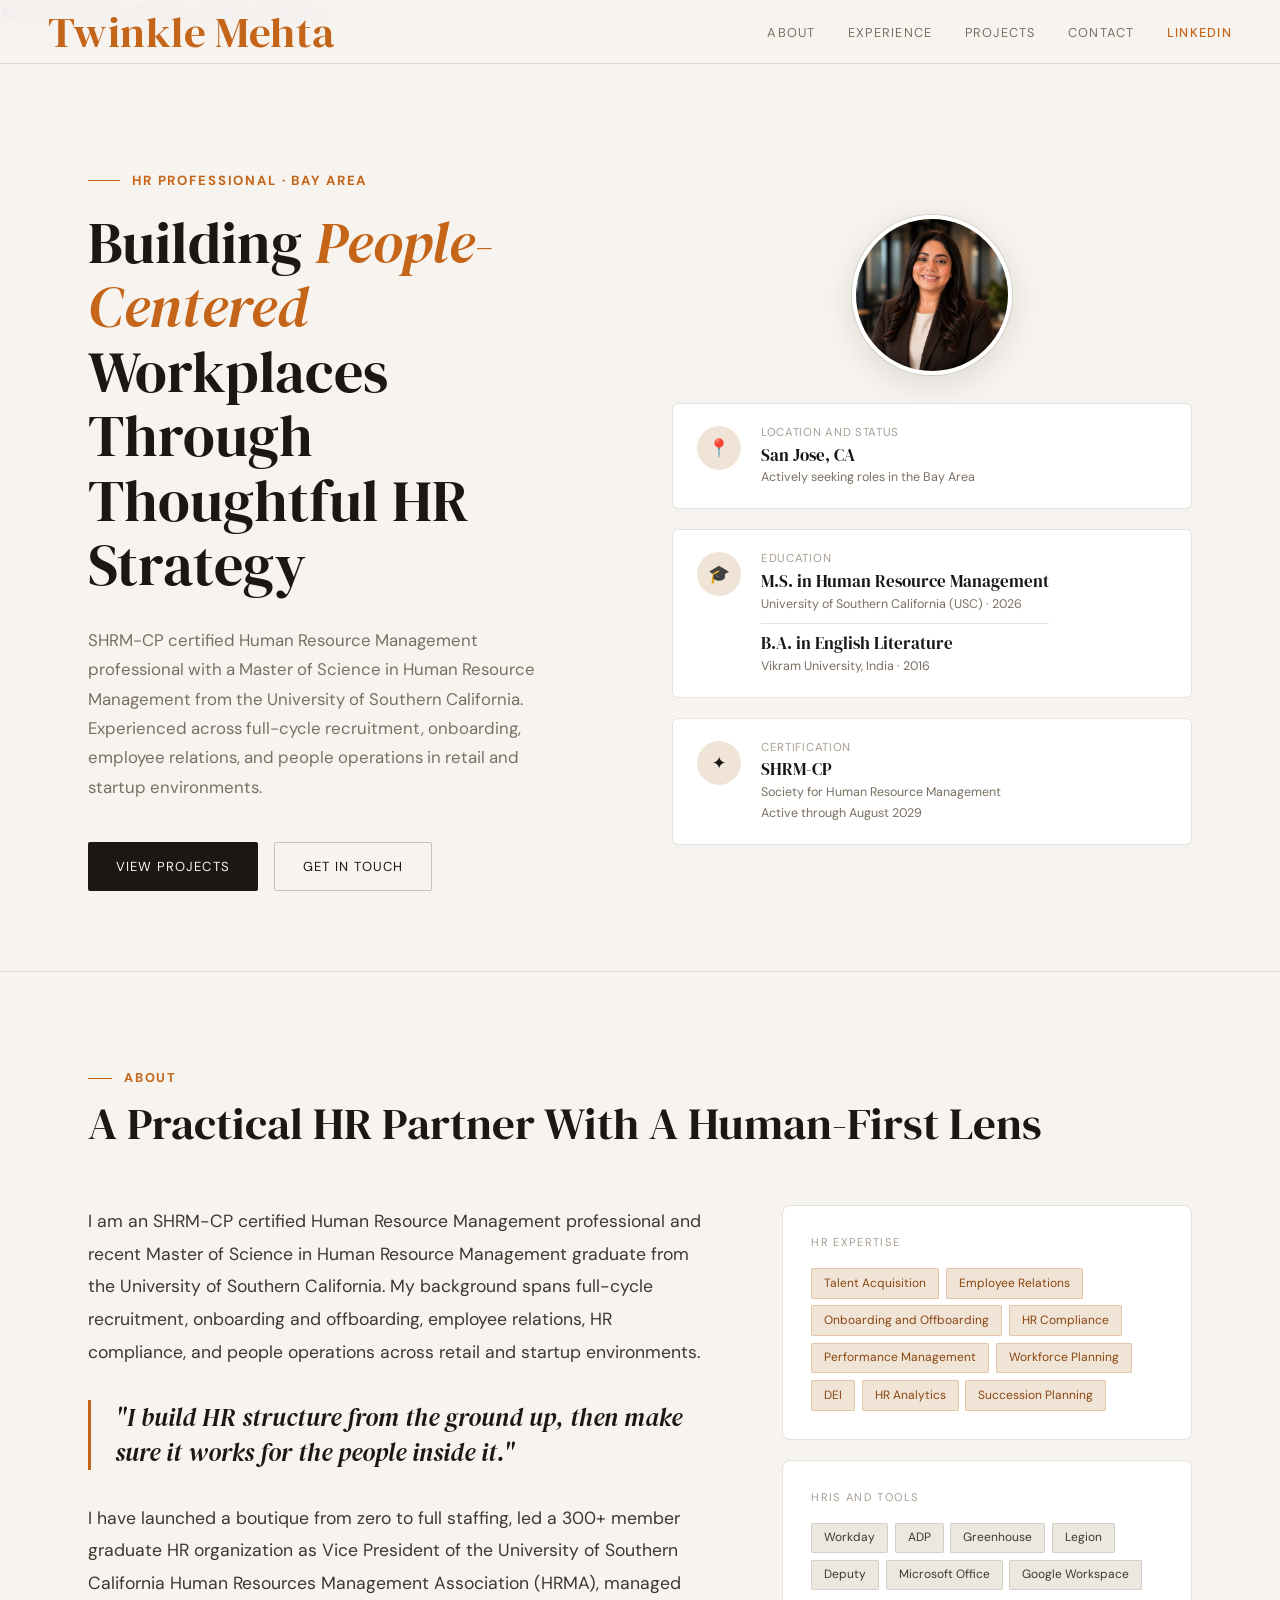
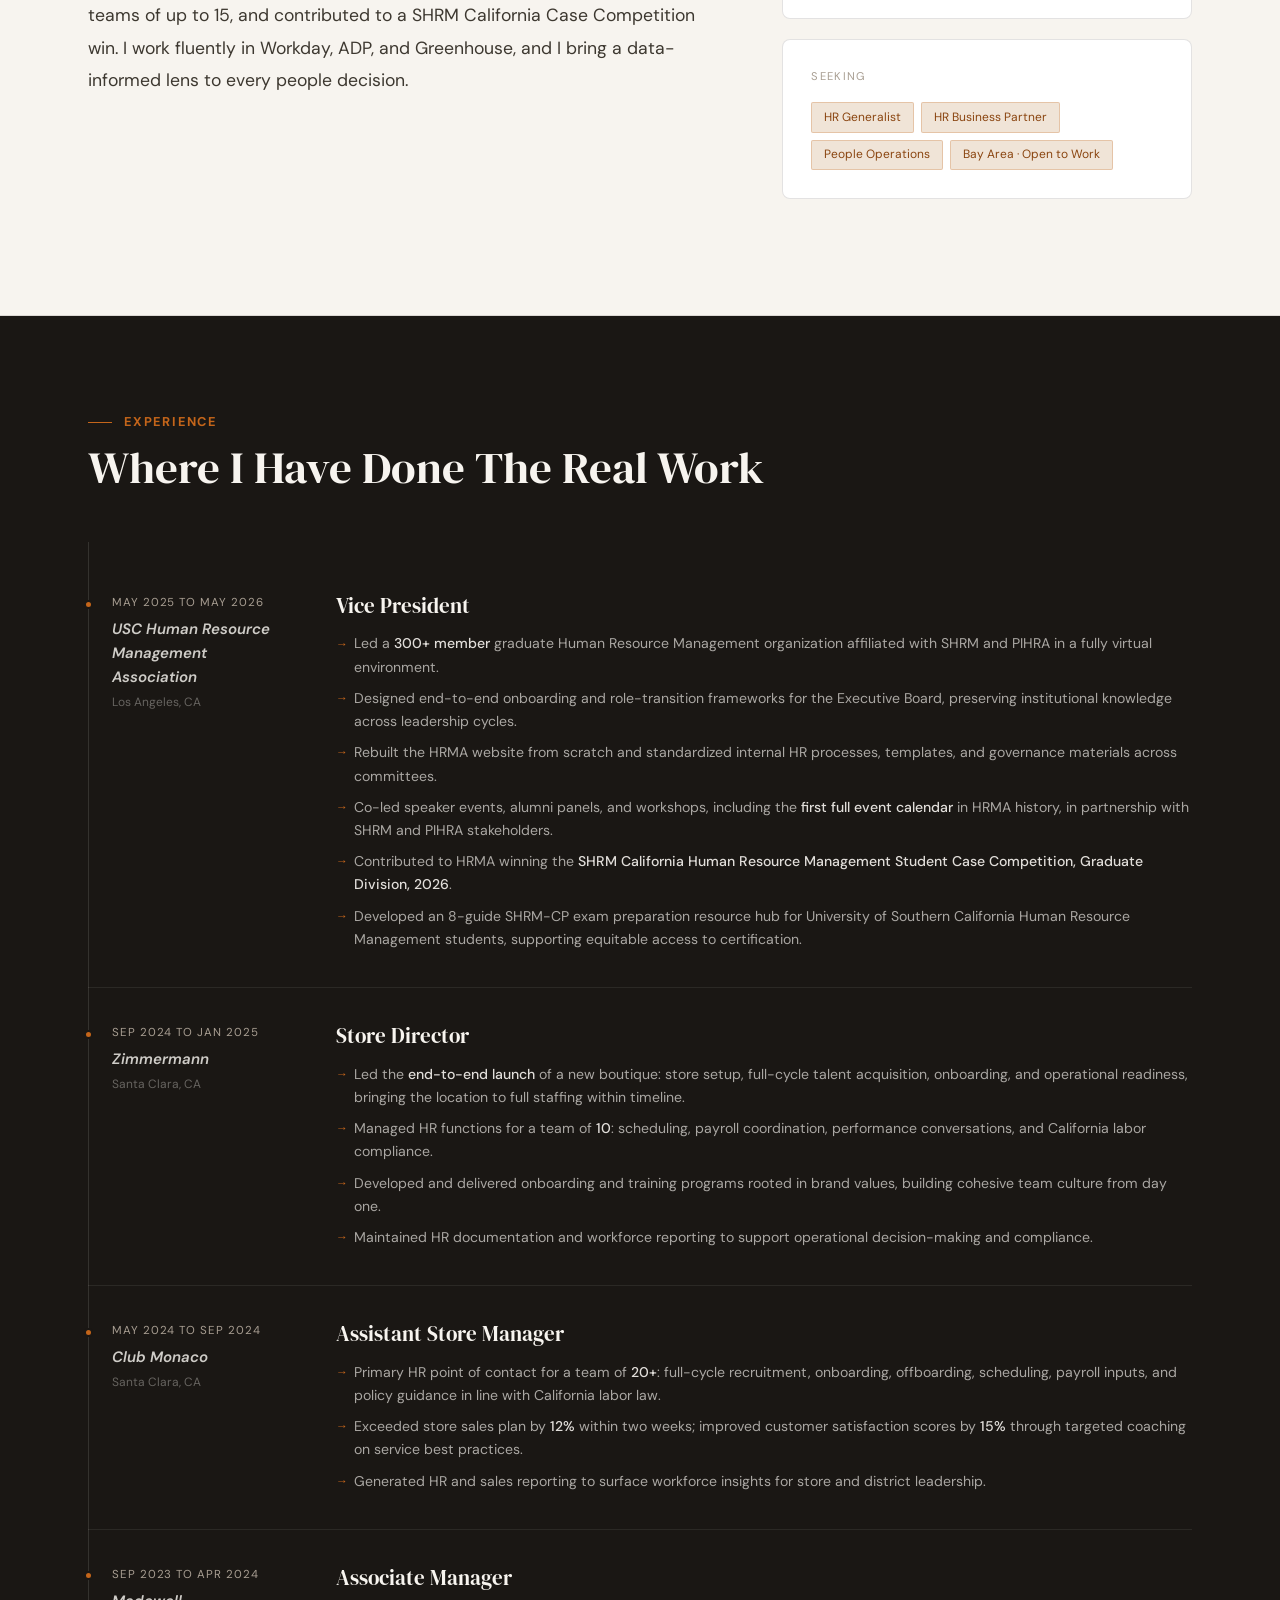
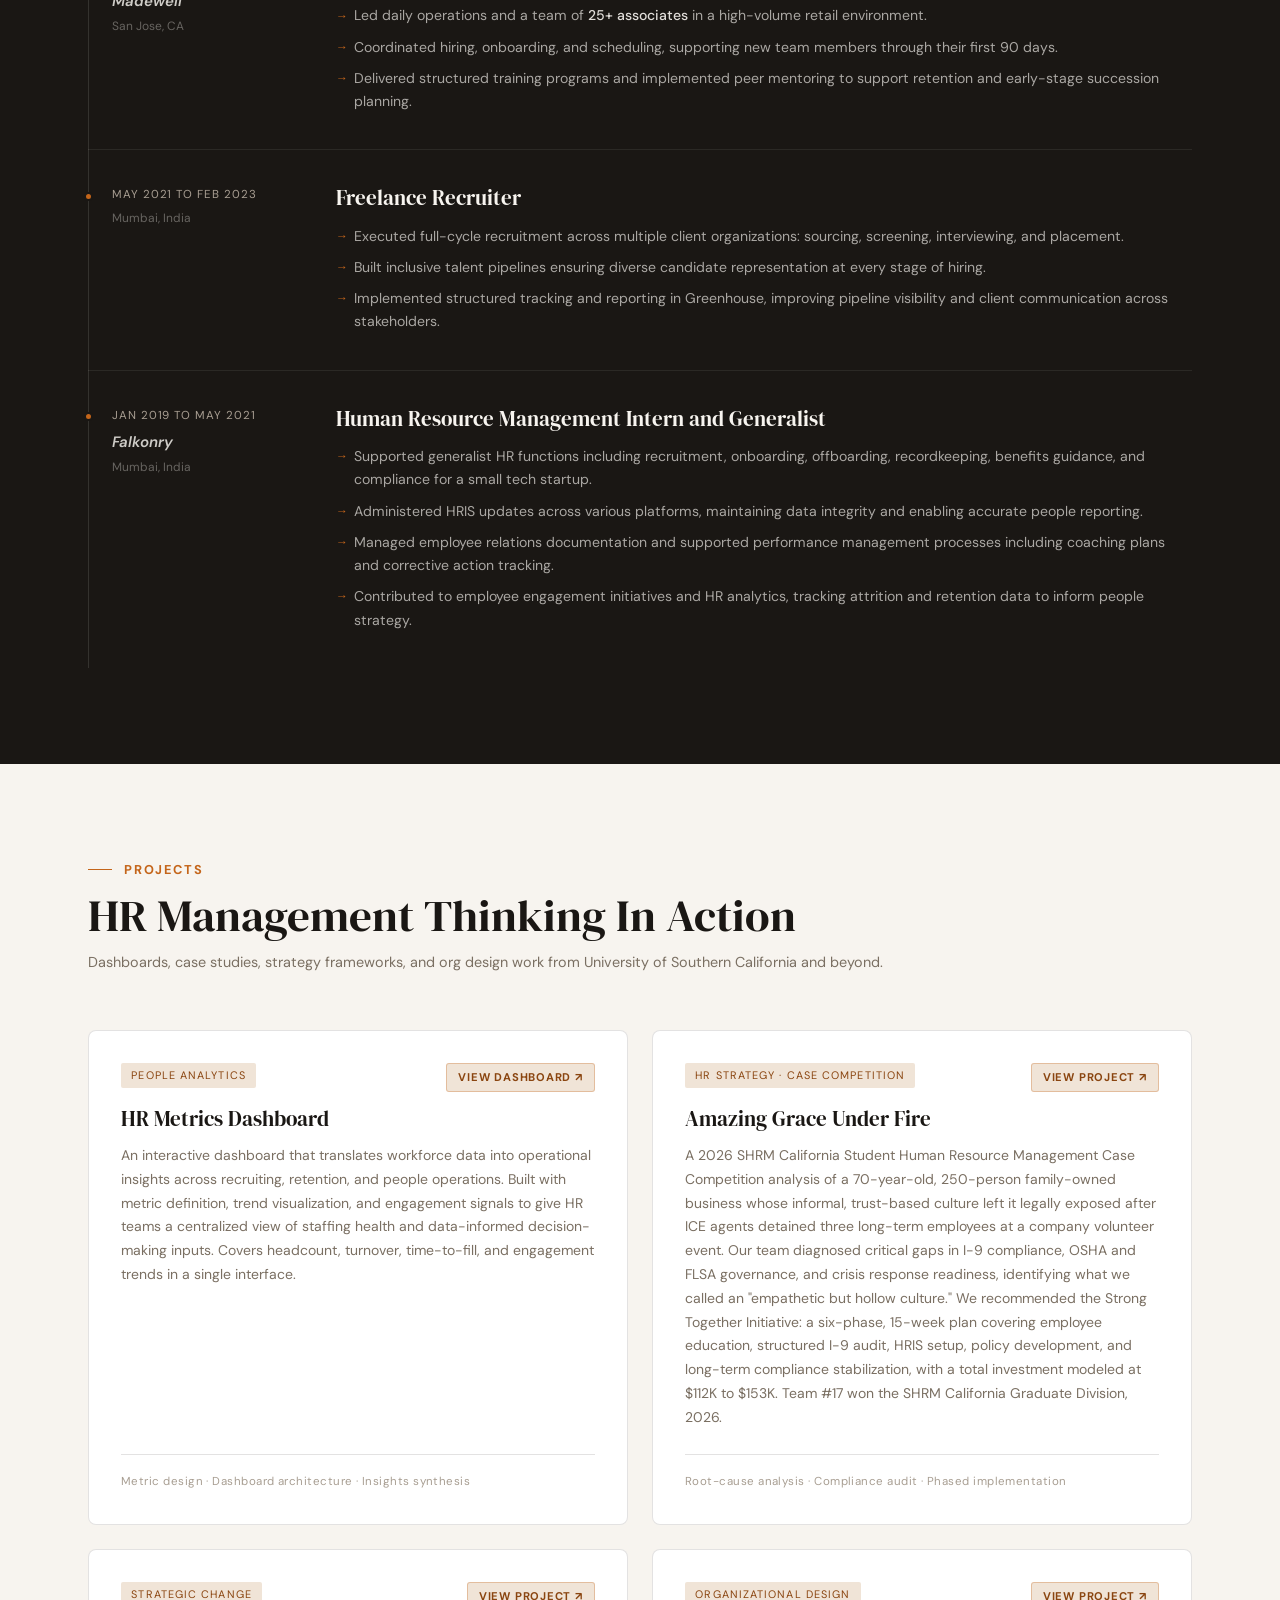
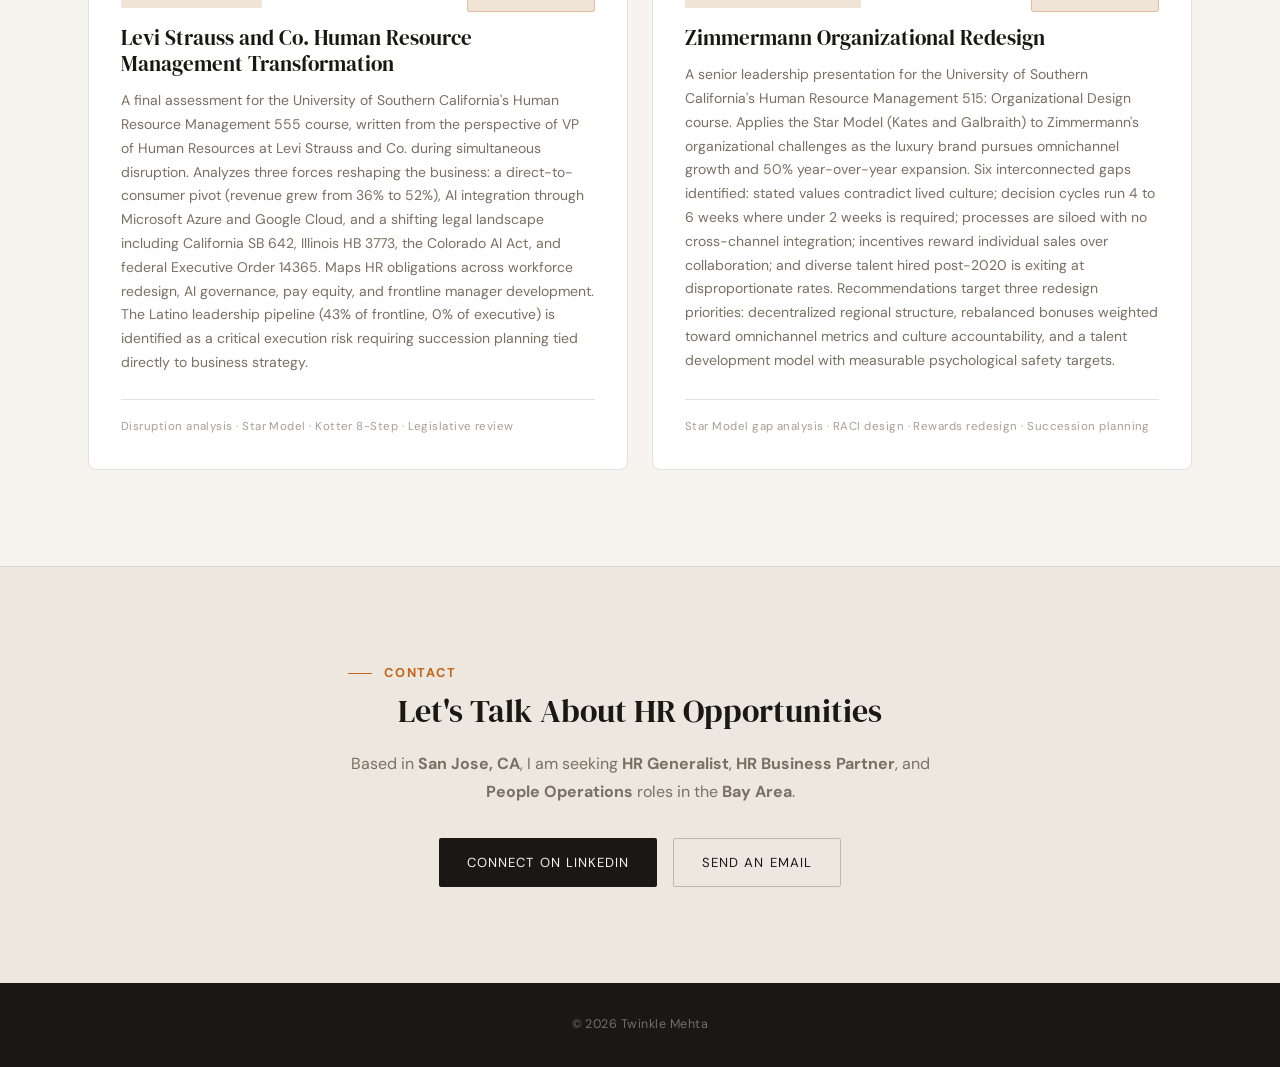
==== commit 50235bf9: "Update team sizes and HRIS description in index.html" ====
--- a/index.html
+++ b/index.html
@@ -975,7 +975,7 @@
         <div class="job-content">
           <div class="job-title-text">Assistant Store Manager</div>
           <ul class="job-bullets">
-            <li>Primary HR point of contact for a team of <strong>14</strong>: full-cycle recruitment, onboarding, offboarding, scheduling, payroll inputs, and policy guidance in line with California labor law.</li>
+            <li>Primary HR point of contact for a team of <strong>20+</strong>: full-cycle recruitment, onboarding, offboarding, scheduling, payroll inputs, and policy guidance in line with California labor law.</li>
             <li>Exceeded store sales plan by <strong>12%</strong> within two weeks; improved customer satisfaction scores by <strong>15%</strong> through targeted coaching on service best practices.</li>
             <li>Generated HR and sales reporting to surface workforce insights for store and district leadership.</li>
           </ul>
@@ -991,7 +991,7 @@
         <div class="job-content">
           <div class="job-title-text">Associate Manager</div>
           <ul class="job-bullets">
-            <li>Led daily operations and a team of <strong>15+ associates</strong> in a high-volume retail environment.</li>
+            <li>Led daily operations and a team of <strong>25+ associates</strong> in a high-volume retail environment.</li>
             <li>Coordinated hiring, onboarding, and scheduling, supporting new team members through their first 90 days.</li>
             <li>Delivered structured training programs and implemented peer mentoring to support retention and early-stage succession planning.</li>
           </ul>
@@ -1023,7 +1023,7 @@
           <div class="job-title-text">Human Resource Management Intern and Generalist</div>
           <ul class="job-bullets">
             <li>Supported generalist HR functions including recruitment, onboarding, offboarding, recordkeeping, benefits guidance, and compliance for a small tech startup.</li>
-            <li>Administered HRIS updates across Workday and ADP, maintaining data integrity and enabling accurate people reporting.</li>
+            <li>Administered HRIS updates across various platforms, maintaining data integrity and enabling accurate people reporting.</li>
             <li>Managed employee relations documentation and supported performance management processes including coaching plans and corrective action tracking.</li>
             <li>Contributed to employee engagement initiatives and HR analytics, tracking attrition and retention data to inform people strategy.</li>
           </ul>
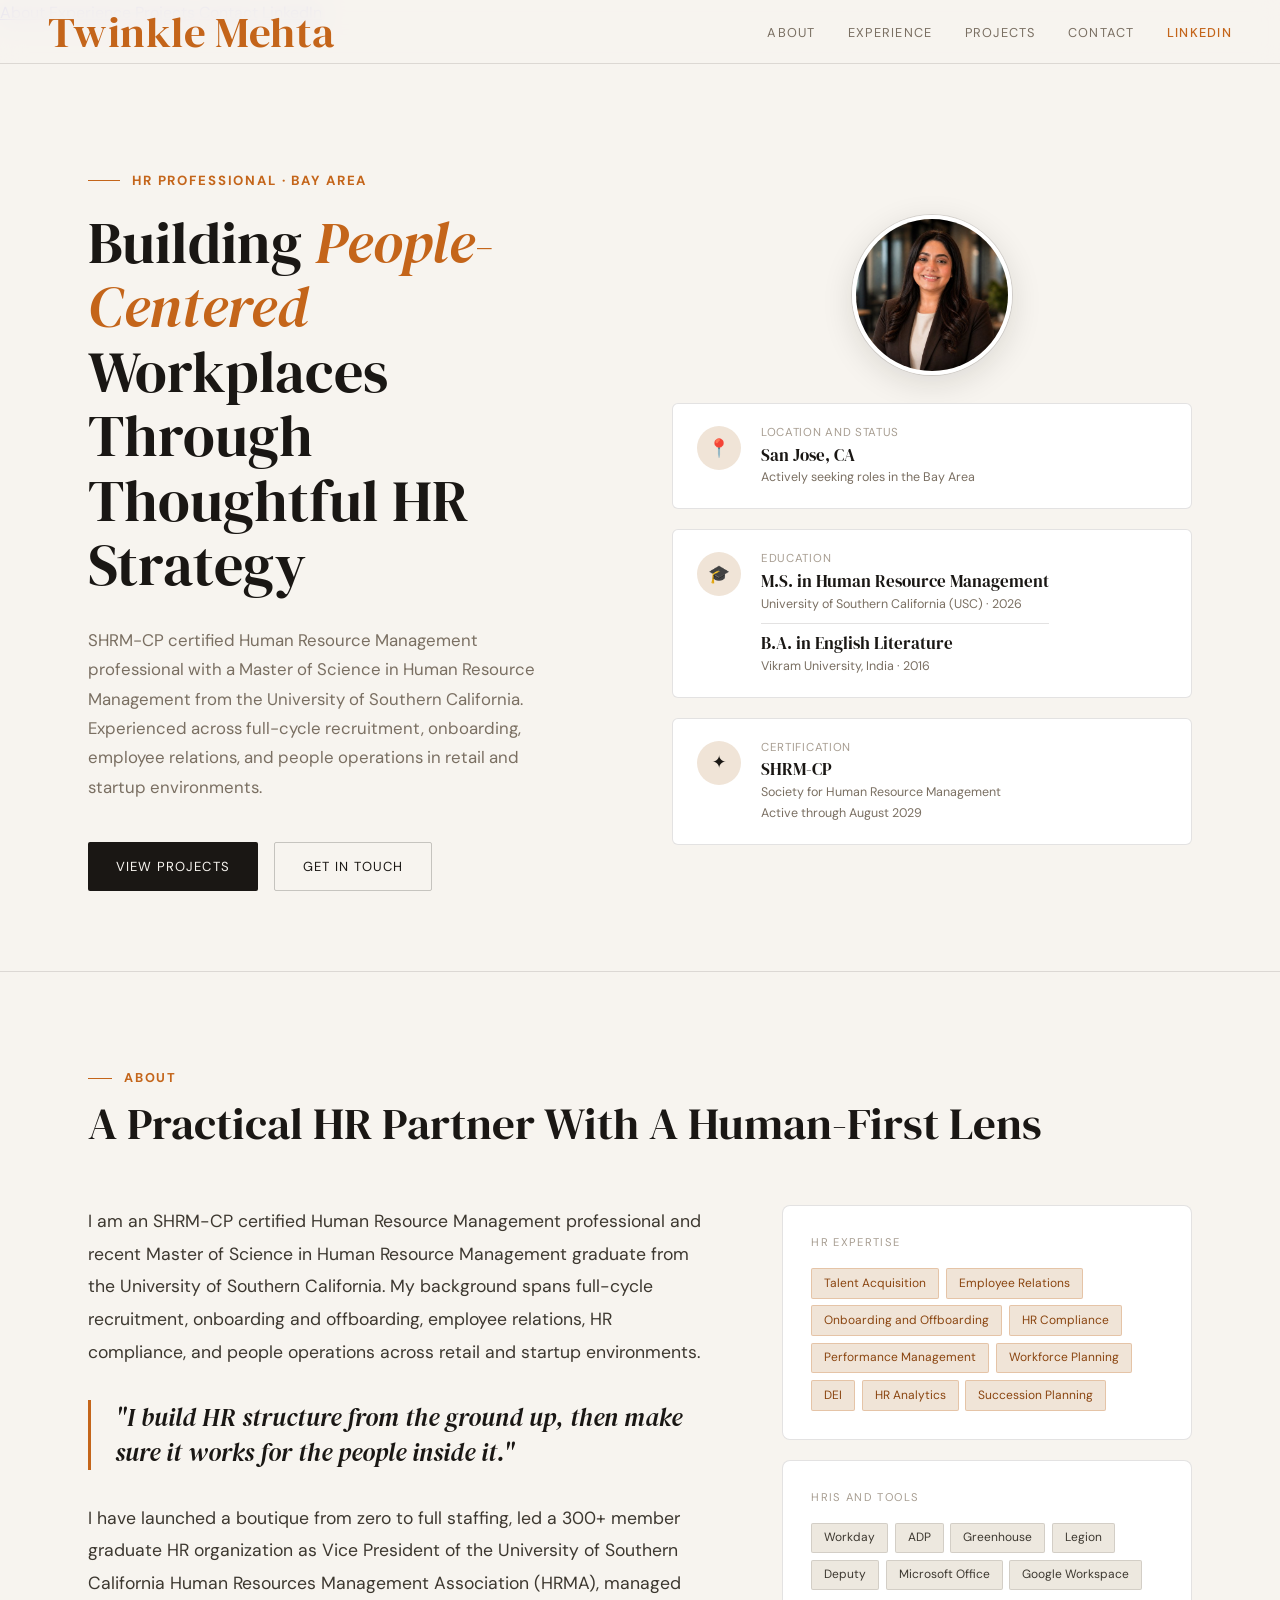
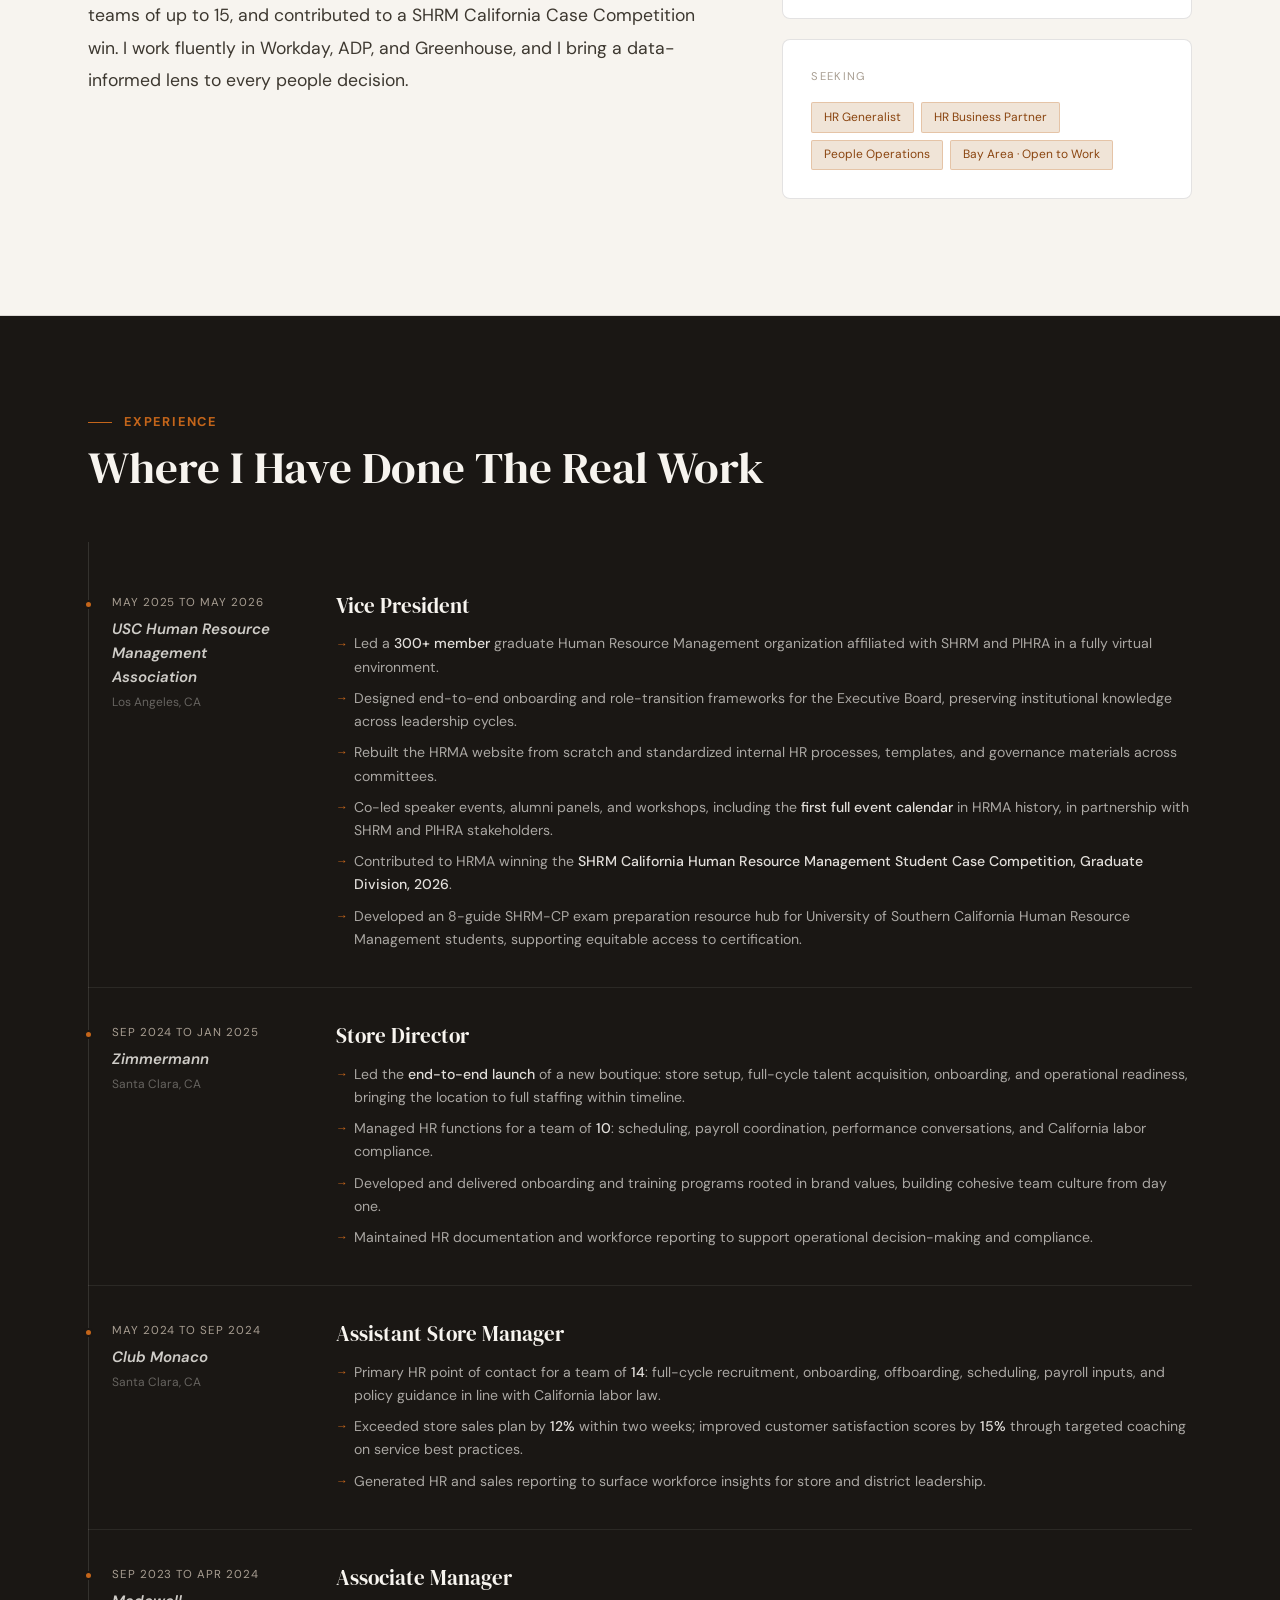
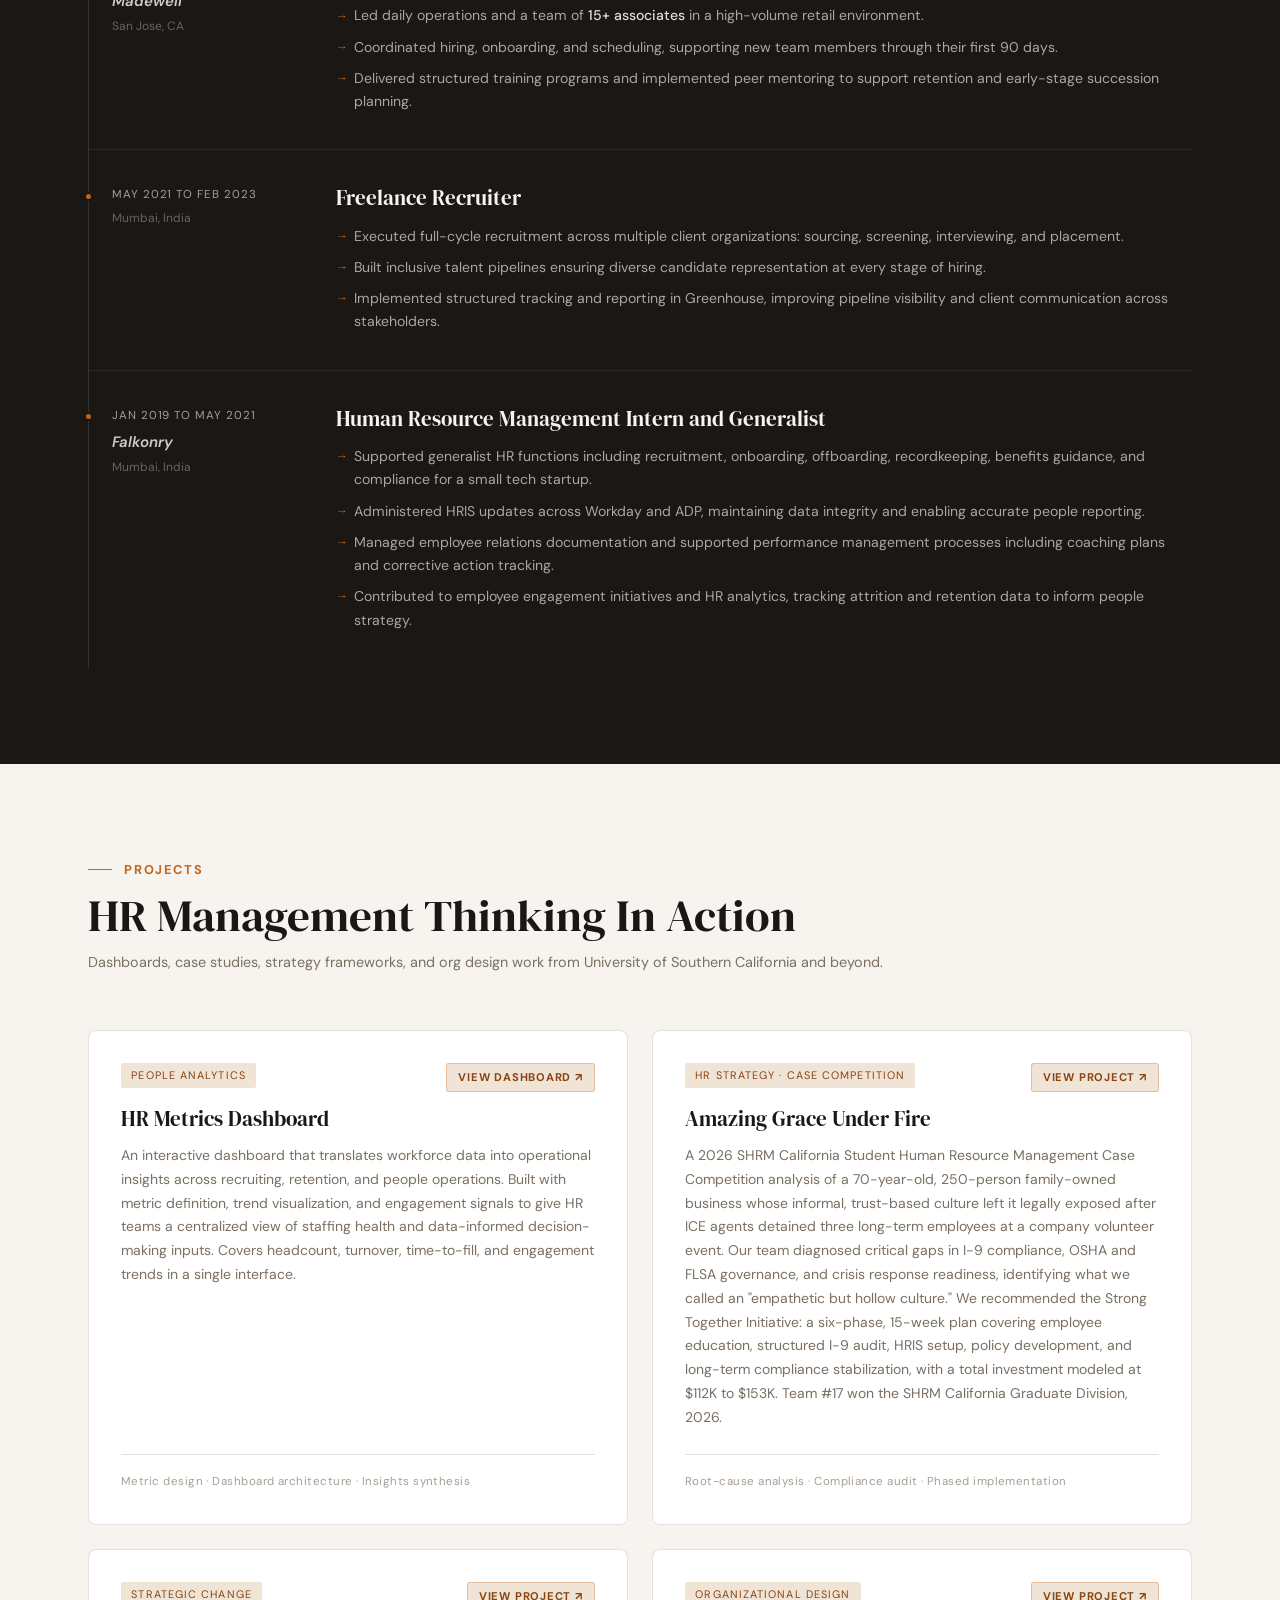
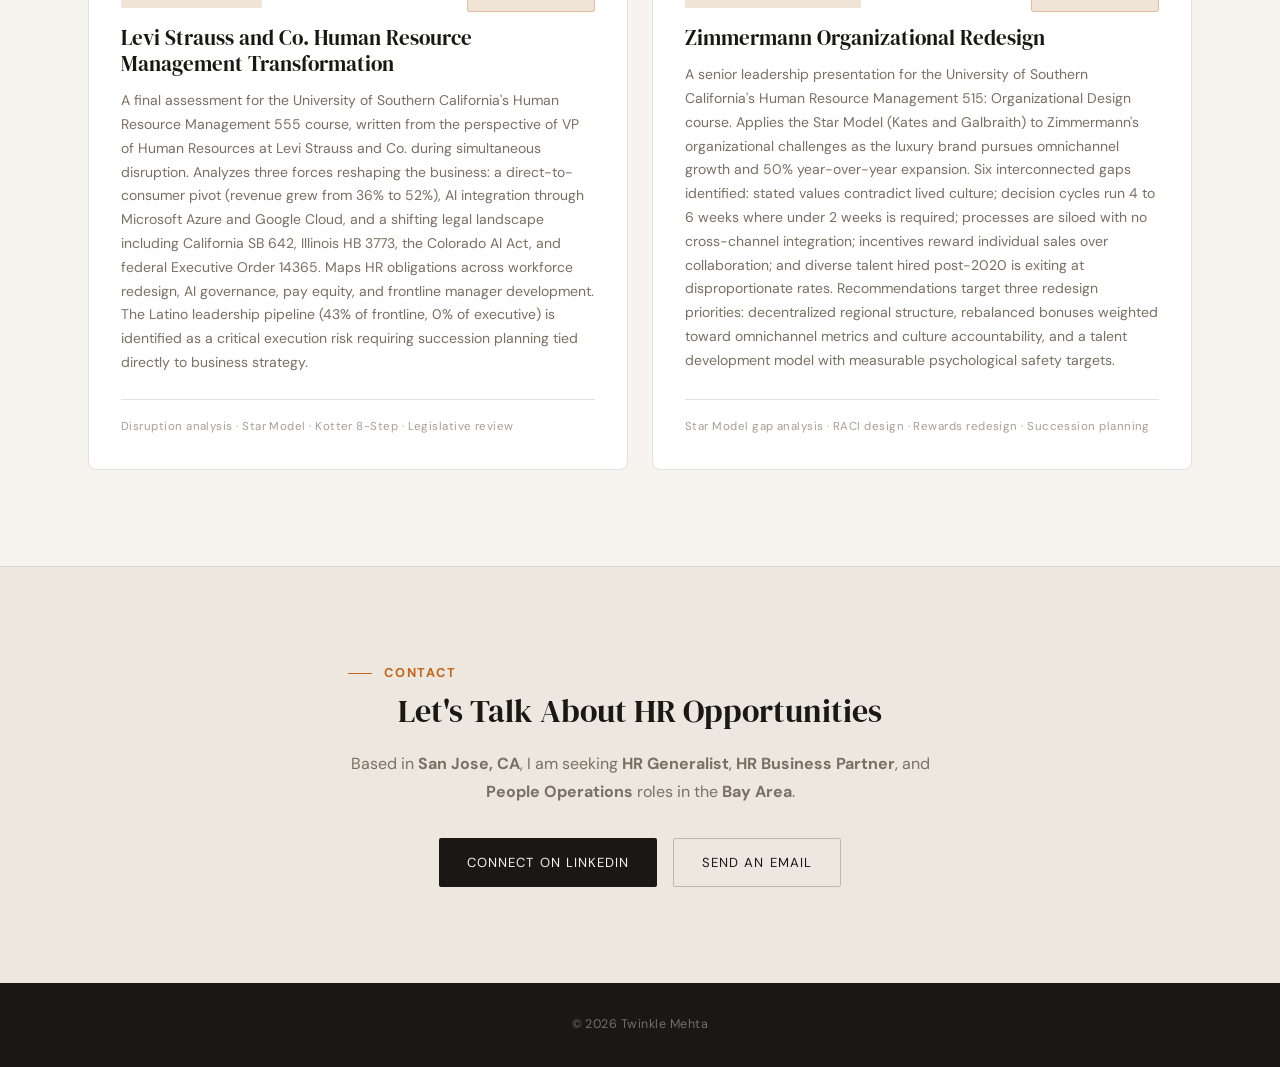
==== commit 4eba7bd8: "Refactor styles Updated various styles and adjusted job descriptions for accuracy." ====
--- a/index.html
+++ b/index.html
@@ -722,58 +722,91 @@
   }
 
   @media (max-width: 900px) {
-    nav { padding: 0 1.5rem; }
+    nav { padding: 0 1.25rem; height: 56px; }
+    .nav-logo { font-size: 1.6rem; }
     .nav-desktop { display: none; }
     .hamburger { display: flex; }
 
     .mobile-menu {
       position: fixed;
-      top: var(--nav-h);
+      top: 56px;
       left: 0; right: 0;
       background: var(--cream);
       border-bottom: 1px solid var(--border);
-      padding: 1.5rem;
+      padding: 1.25rem 1.5rem;
       display: none;
       flex-direction: column;
-      gap: 1rem;
+      gap: 0;
       z-index: 99;
     }
-
     .mobile-menu.open { display: flex; }
-
     .mobile-menu a {
-      font-size: 0.9rem;
+      font-size: 0.95rem;
       color: var(--ink);
       text-decoration: none;
-      padding: 0.5rem 0;
+      padding: 0.75rem 0;
       border-bottom: 1px solid var(--border);
     }
+    .mobile-menu a:last-child { border-bottom: none; }
 
     #hero {
       grid-template-columns: 1fr;
-      padding: calc(var(--nav-h) + 3rem) 1.5rem 3rem;
-      gap: 2.5rem;
+      padding: calc(56px + 2.5rem) 1.25rem 2.5rem;
+      gap: 2rem;
       min-height: auto;
     }
-
-    #about { padding: 4rem 1.5rem; }
-    .about-grid { grid-template-columns: 1fr; gap: 2.5rem; }
-
-    #experience { padding: 4rem 0; }
-    .exp-inner { padding: 0 1.5rem; }
-
+    h1 { font-size: clamp(2rem, 8vw, 2.8rem); margin-bottom: 1.25rem; }
+    .hero-body { font-size: 0.95rem; margin-bottom: 1.75rem; max-width: 100%; }
+    .hero-actions { flex-direction: column; gap: 0.75rem; }
+    .btn-primary, .btn-outline { width: 100%; justify-content: center; padding: 0.9rem 1.5rem; font-size: 0.85rem; }
+    .headshot { width: 120px; height: 120px; }
+    .stat-card { padding: 1rem 1.25rem; }
+    .stat-value { font-size: 0.95rem; }
+    .stat-sub { font-size: 0.75rem; }
+
+    #about { padding: 3rem 1.25rem; }
+    .about-grid { grid-template-columns: 1fr; gap: 2rem; }
+    .about-body { font-size: 1rem; }
+    .pull-quote { font-size: 1.2rem; padding-left: 1rem; }
+    .sidebar-block { padding: 1.25rem; }
+    .tag { font-size: 0.72rem; padding: 0.25rem 0.6rem; }
+
+    #experience { padding: 3rem 0; }
+    .exp-inner { padding: 0 1.25rem; }
+    .timeline::before { display: none; }
     .job-entry {
       grid-template-columns: 1fr;
-      gap: 0.5rem;
-      padding-left: 1.5rem;
+      gap: 0.25rem;
+      padding: 1.75rem 0;
     }
-
-    .job-meta { padding-left: 0; }
-
-    section { padding: 4rem 1.5rem; }
-    .projects-grid { grid-template-columns: 1fr; }
-    .contact-inner { grid-template-columns: 1fr; gap: 2.5rem; padding: 4rem 1.5rem; }
-    .section-header { flex-direction: column; align-items: flex-start; }
+    .job-entry::before { display: none; }
+    .job-meta { padding-left: 0.75rem; border-left: 3px solid var(--accent); margin-bottom: 0.75rem; }
+    .job-period { font-size: 0.7rem; }
+    .job-content .job-title-text { font-size: 1.1rem; }
+    .job-bullets li { font-size: 0.85rem; }
+
+    section { padding: 3rem 1.25rem; }
+    .projects-grid { grid-template-columns: 1fr; gap: 1rem; }
+    .project-card { padding: 1.5rem; }
+    .project-title { font-size: 1.15rem; }
+    .project-desc { font-size: 0.82rem; }
+
+    .contact-inner { grid-template-columns: 1fr; gap: 1.5rem; padding: 3rem 1.25rem; max-width: 100%; }
+    .contact-left h2 { font-size: clamp(1.4rem, 5vw, 1.8rem); white-space: normal; }
+    .contact-left p { font-size: 0.9rem; }
+
+    .section-header { flex-direction: column; align-items: flex-start; gap: 0.5rem; margin-bottom: 2rem; }
+    h2 { font-size: clamp(1.6rem, 6vw, 2.2rem); }
+    .section-kicker { font-size: 0.75rem; }
+  }
+
+  @media (max-width: 480px) {
+    .nav-logo { font-size: 1.3rem; }
+    h1 { font-size: 1.85rem; }
+    .project-card-top { flex-direction: column; gap: 0.5rem; }
+    .project-btn { align-self: flex-start; }
+    .stat-icon { width: 36px; height: 36px; font-size: 0.95rem; }
+    .headshot { width: 100px; height: 100px; }
   }
 </style>
 </head>
@@ -975,7 +1008,7 @@
         <div class="job-content">
           <div class="job-title-text">Assistant Store Manager</div>
           <ul class="job-bullets">
-            <li>Primary HR point of contact for a team of <strong>20+</strong>: full-cycle recruitment, onboarding, offboarding, scheduling, payroll inputs, and policy guidance in line with California labor law.</li>
+            <li>Primary HR point of contact for a team of <strong>14</strong>: full-cycle recruitment, onboarding, offboarding, scheduling, payroll inputs, and policy guidance in line with California labor law.</li>
             <li>Exceeded store sales plan by <strong>12%</strong> within two weeks; improved customer satisfaction scores by <strong>15%</strong> through targeted coaching on service best practices.</li>
             <li>Generated HR and sales reporting to surface workforce insights for store and district leadership.</li>
           </ul>
@@ -991,7 +1024,7 @@
         <div class="job-content">
           <div class="job-title-text">Associate Manager</div>
           <ul class="job-bullets">
-            <li>Led daily operations and a team of <strong>25+ associates</strong> in a high-volume retail environment.</li>
+            <li>Led daily operations and a team of <strong>15+ associates</strong> in a high-volume retail environment.</li>
             <li>Coordinated hiring, onboarding, and scheduling, supporting new team members through their first 90 days.</li>
             <li>Delivered structured training programs and implemented peer mentoring to support retention and early-stage succession planning.</li>
           </ul>
@@ -1023,7 +1056,7 @@
           <div class="job-title-text">Human Resource Management Intern and Generalist</div>
           <ul class="job-bullets">
             <li>Supported generalist HR functions including recruitment, onboarding, offboarding, recordkeeping, benefits guidance, and compliance for a small tech startup.</li>
-            <li>Administered HRIS updates across various platforms, maintaining data integrity and enabling accurate people reporting.</li>
+            <li>Administered HRIS updates across Workday and ADP, maintaining data integrity and enabling accurate people reporting.</li>
             <li>Managed employee relations documentation and supported performance management processes including coaching plans and corrective action tracking.</li>
             <li>Contributed to employee engagement initiatives and HR analytics, tracking attrition and retention data to inform people strategy.</li>
           </ul>
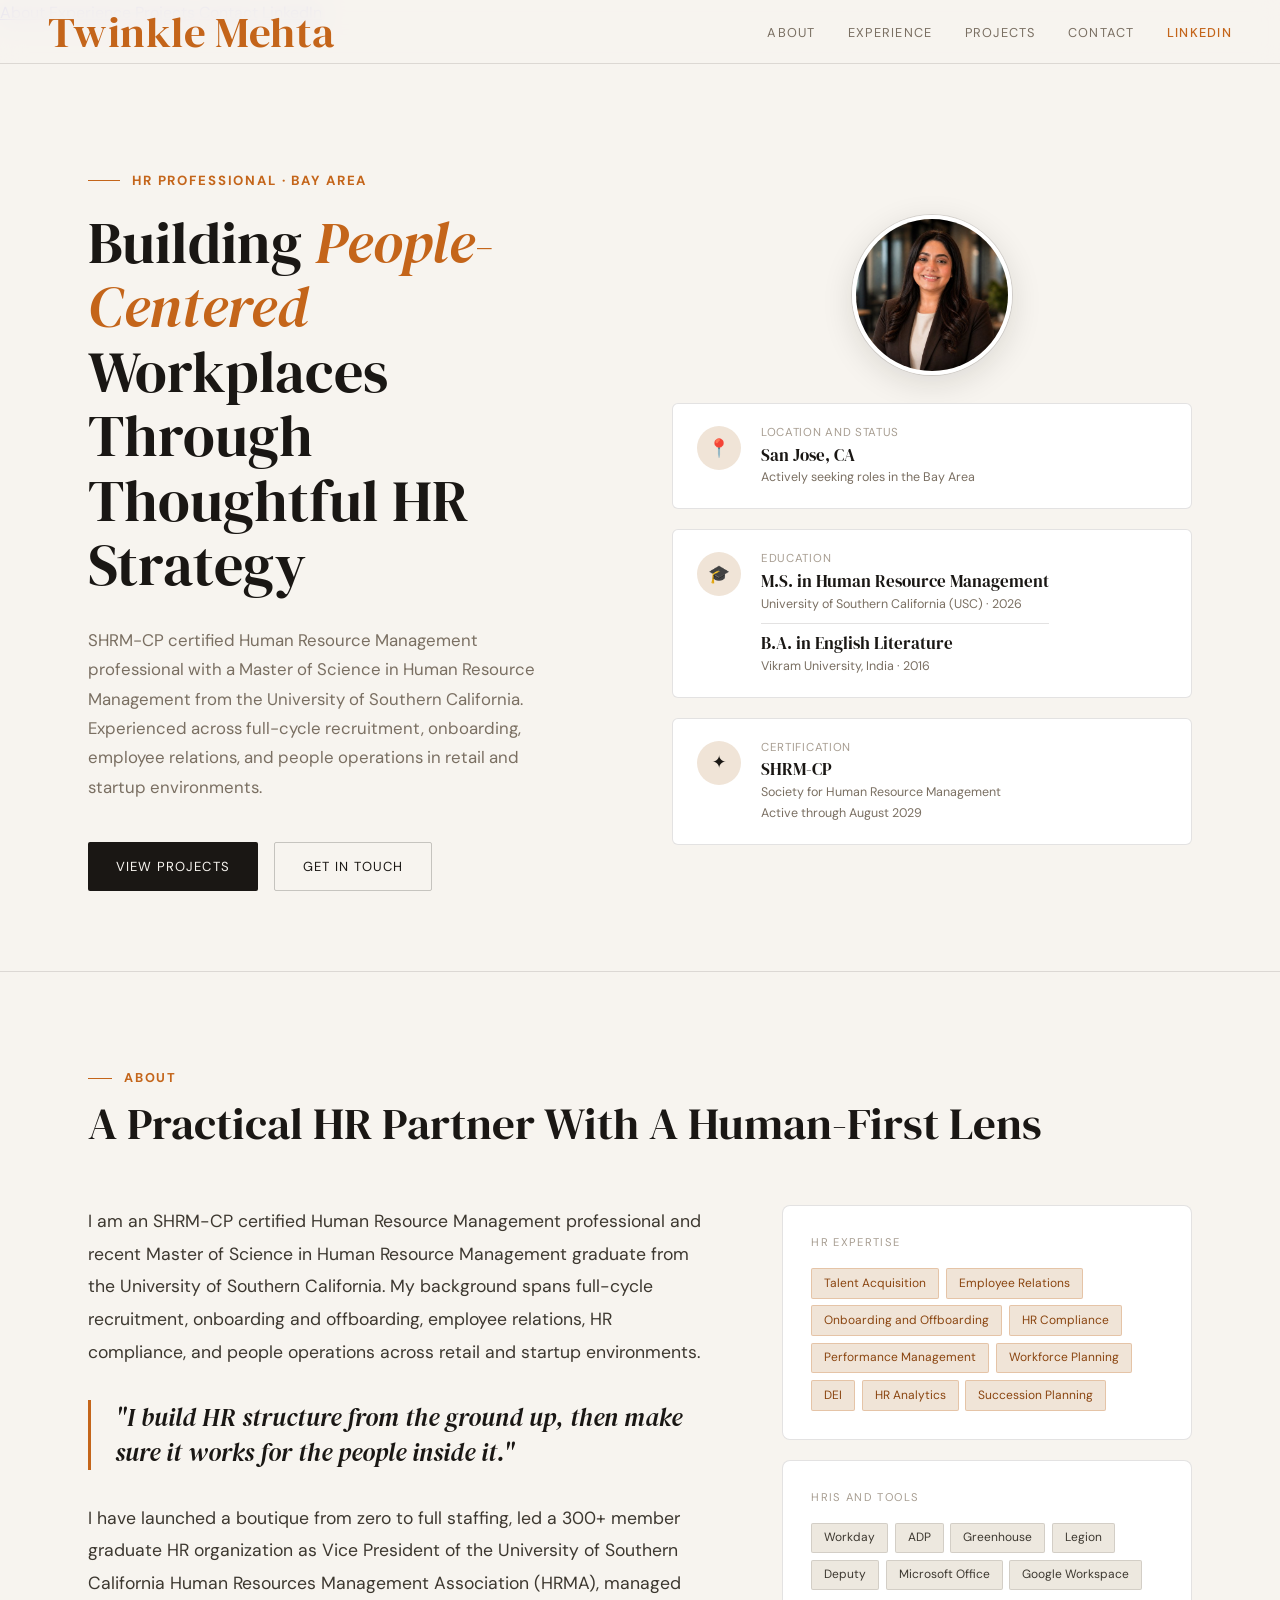
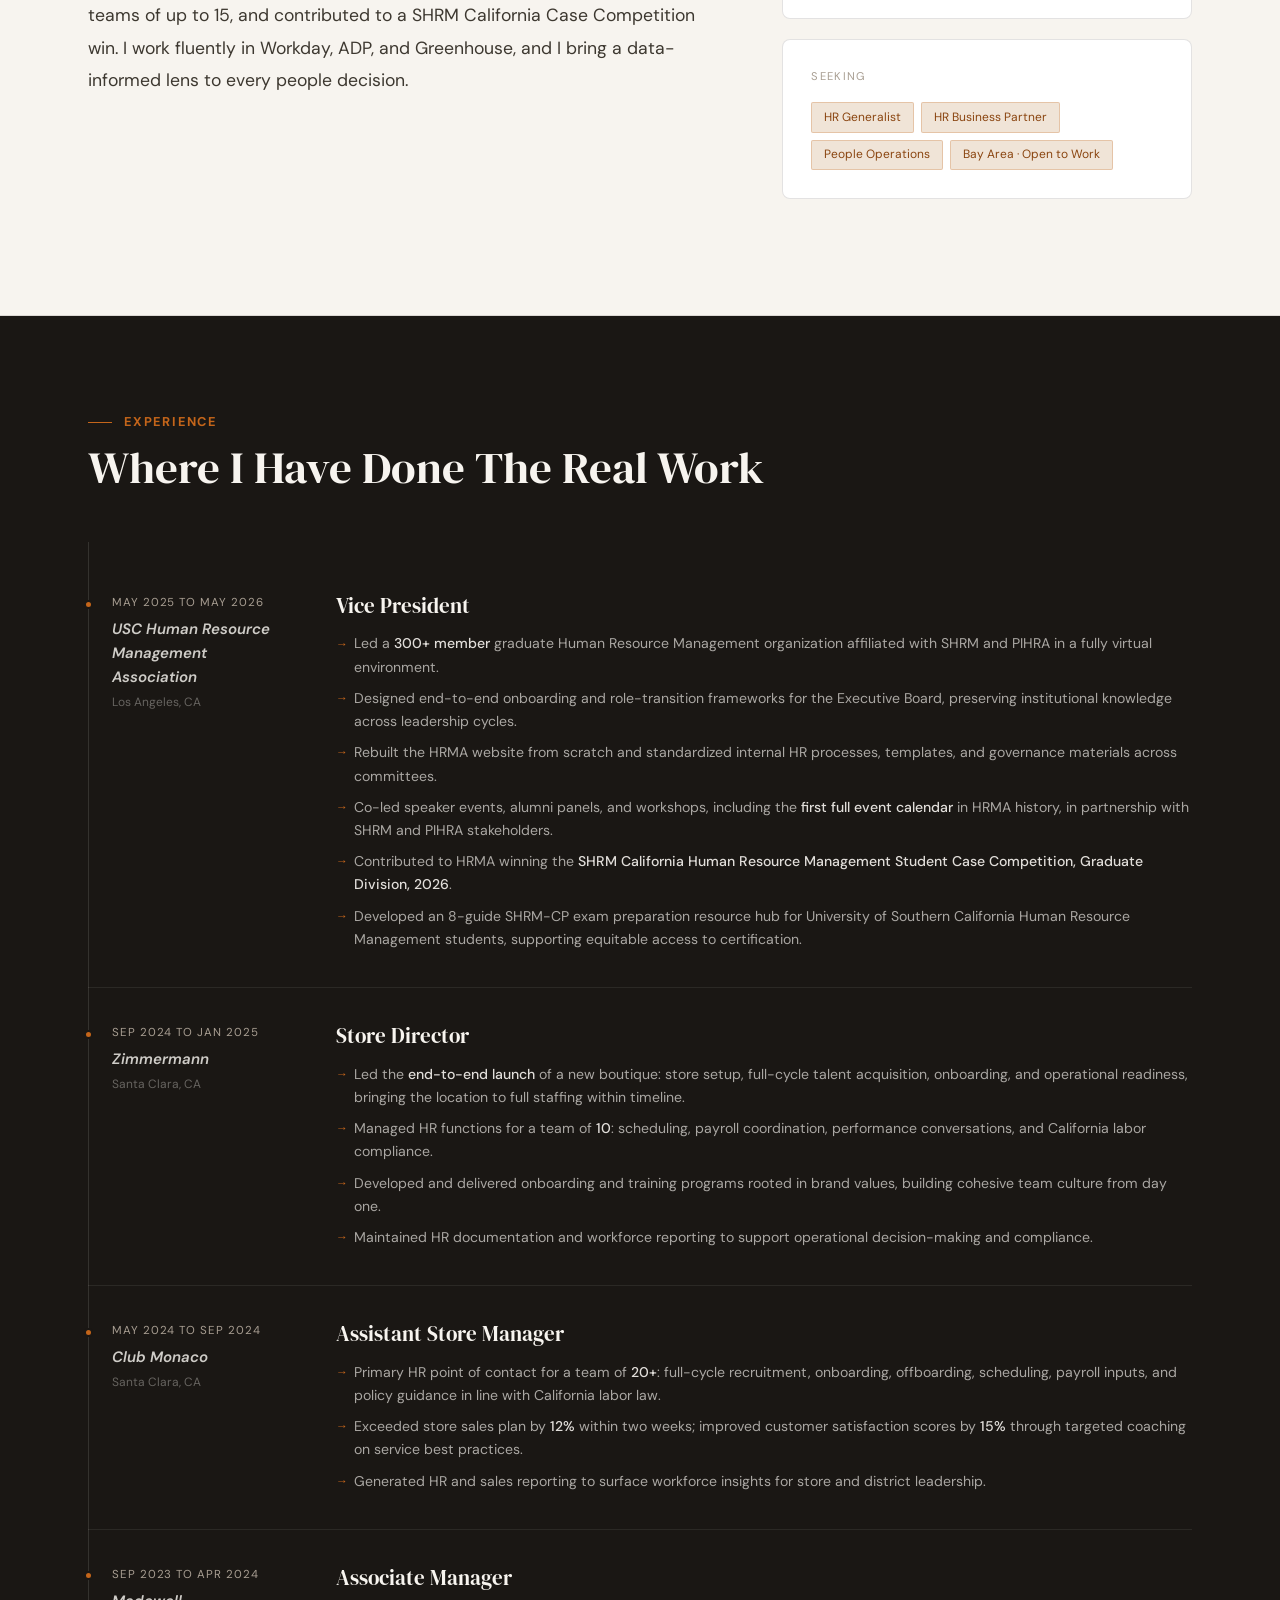
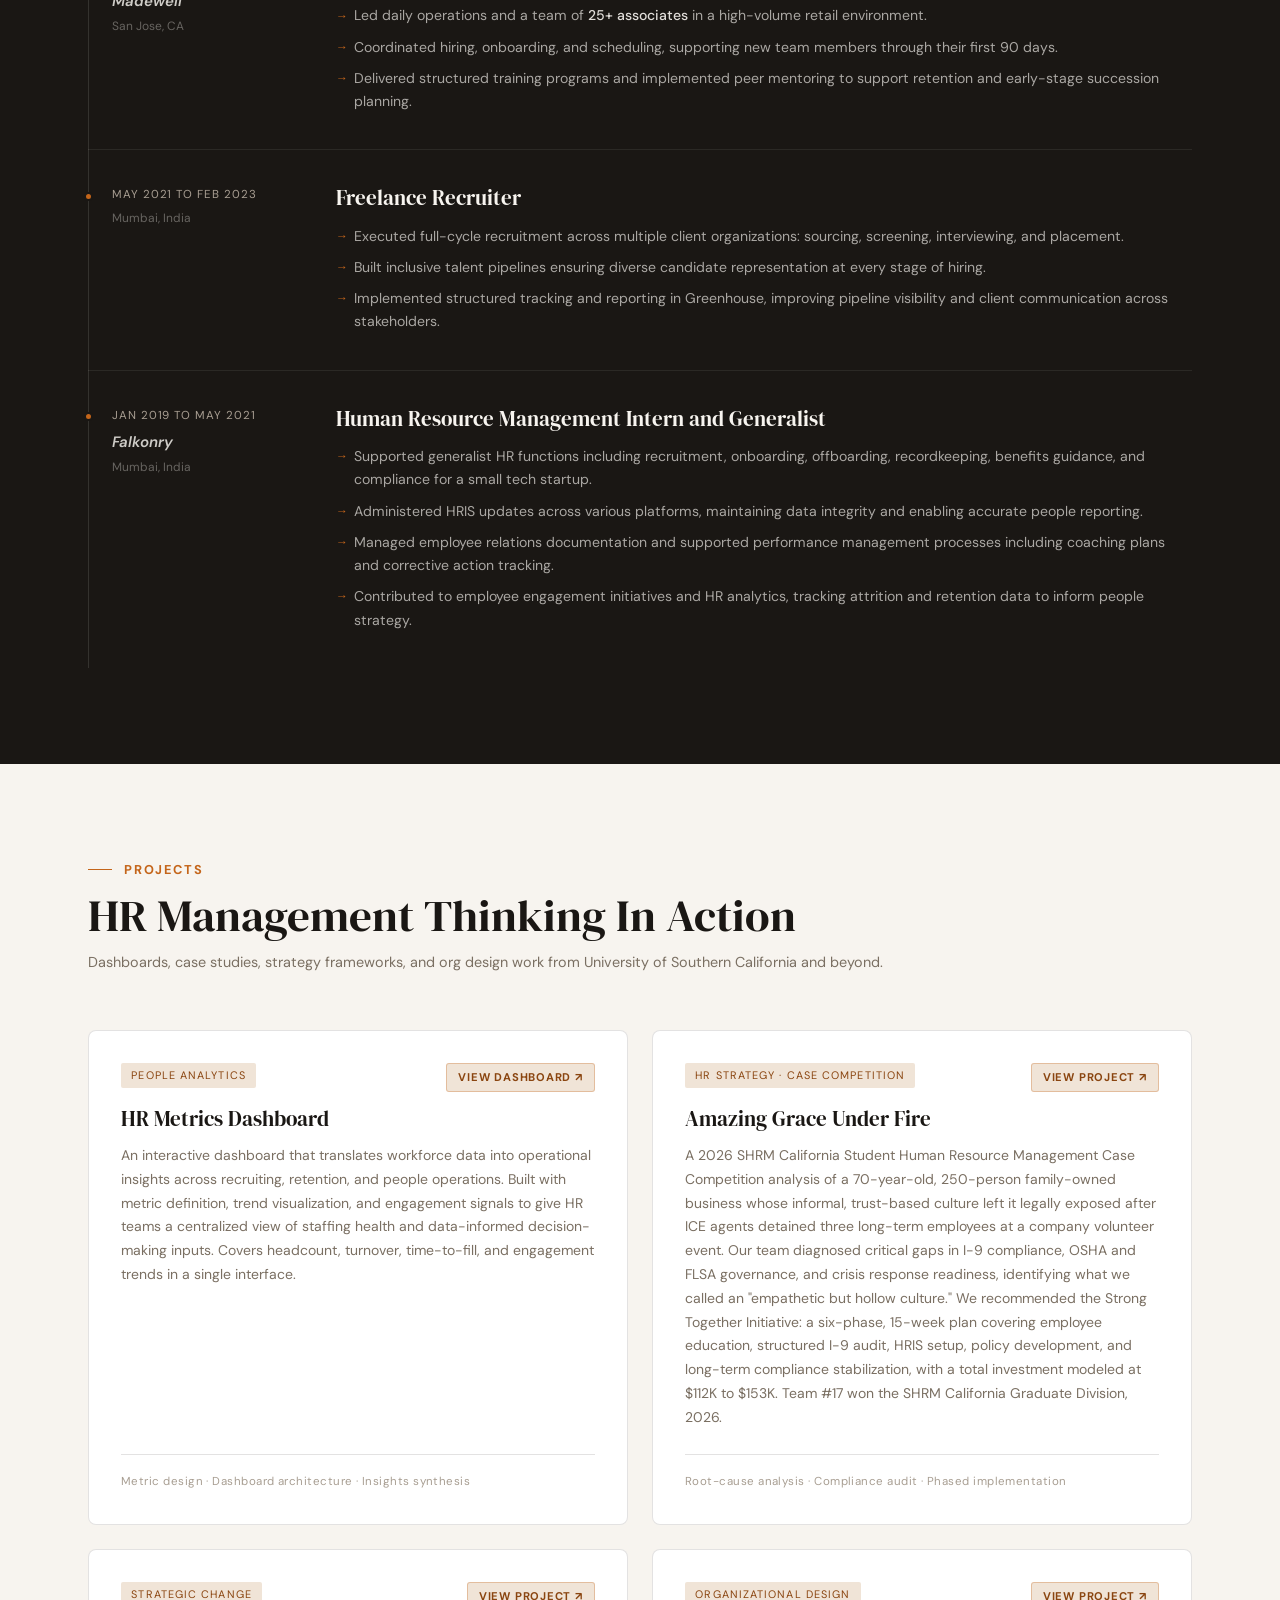
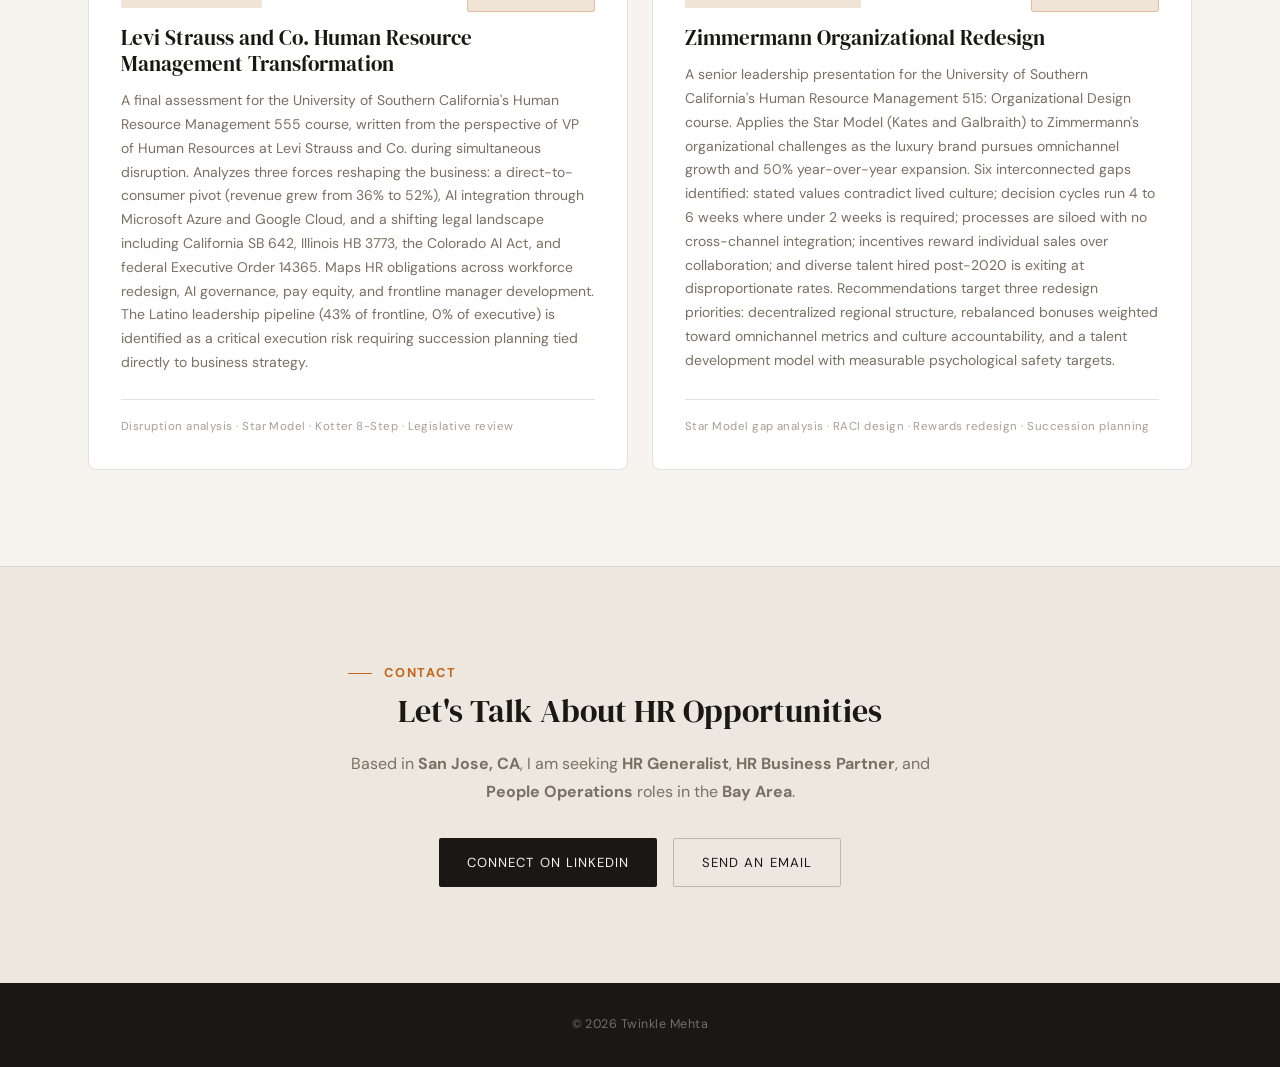
==== commit 8d0d8c46: "Update portfolio" ====
--- a/index.html
+++ b/index.html
@@ -1008,7 +1008,7 @@
         <div class="job-content">
           <div class="job-title-text">Assistant Store Manager</div>
           <ul class="job-bullets">
-            <li>Primary HR point of contact for a team of <strong>14</strong>: full-cycle recruitment, onboarding, offboarding, scheduling, payroll inputs, and policy guidance in line with California labor law.</li>
+            <li>Primary HR point of contact for a team of <strong>20+</strong>: full-cycle recruitment, onboarding, offboarding, scheduling, payroll inputs, and policy guidance in line with California labor law.</li>
             <li>Exceeded store sales plan by <strong>12%</strong> within two weeks; improved customer satisfaction scores by <strong>15%</strong> through targeted coaching on service best practices.</li>
             <li>Generated HR and sales reporting to surface workforce insights for store and district leadership.</li>
           </ul>
@@ -1024,7 +1024,7 @@
         <div class="job-content">
           <div class="job-title-text">Associate Manager</div>
           <ul class="job-bullets">
-            <li>Led daily operations and a team of <strong>15+ associates</strong> in a high-volume retail environment.</li>
+            <li>Led daily operations and a team of <strong>25+ associates</strong> in a high-volume retail environment.</li>
             <li>Coordinated hiring, onboarding, and scheduling, supporting new team members through their first 90 days.</li>
             <li>Delivered structured training programs and implemented peer mentoring to support retention and early-stage succession planning.</li>
           </ul>
@@ -1056,7 +1056,7 @@
           <div class="job-title-text">Human Resource Management Intern and Generalist</div>
           <ul class="job-bullets">
             <li>Supported generalist HR functions including recruitment, onboarding, offboarding, recordkeeping, benefits guidance, and compliance for a small tech startup.</li>
-            <li>Administered HRIS updates across Workday and ADP, maintaining data integrity and enabling accurate people reporting.</li>
+            <li>Administered HRIS updates across various platforms, maintaining data integrity and enabling accurate people reporting.</li>
             <li>Managed employee relations documentation and supported performance management processes including coaching plans and corrective action tracking.</li>
             <li>Contributed to employee engagement initiatives and HR analytics, tracking attrition and retention data to inform people strategy.</li>
           </ul>
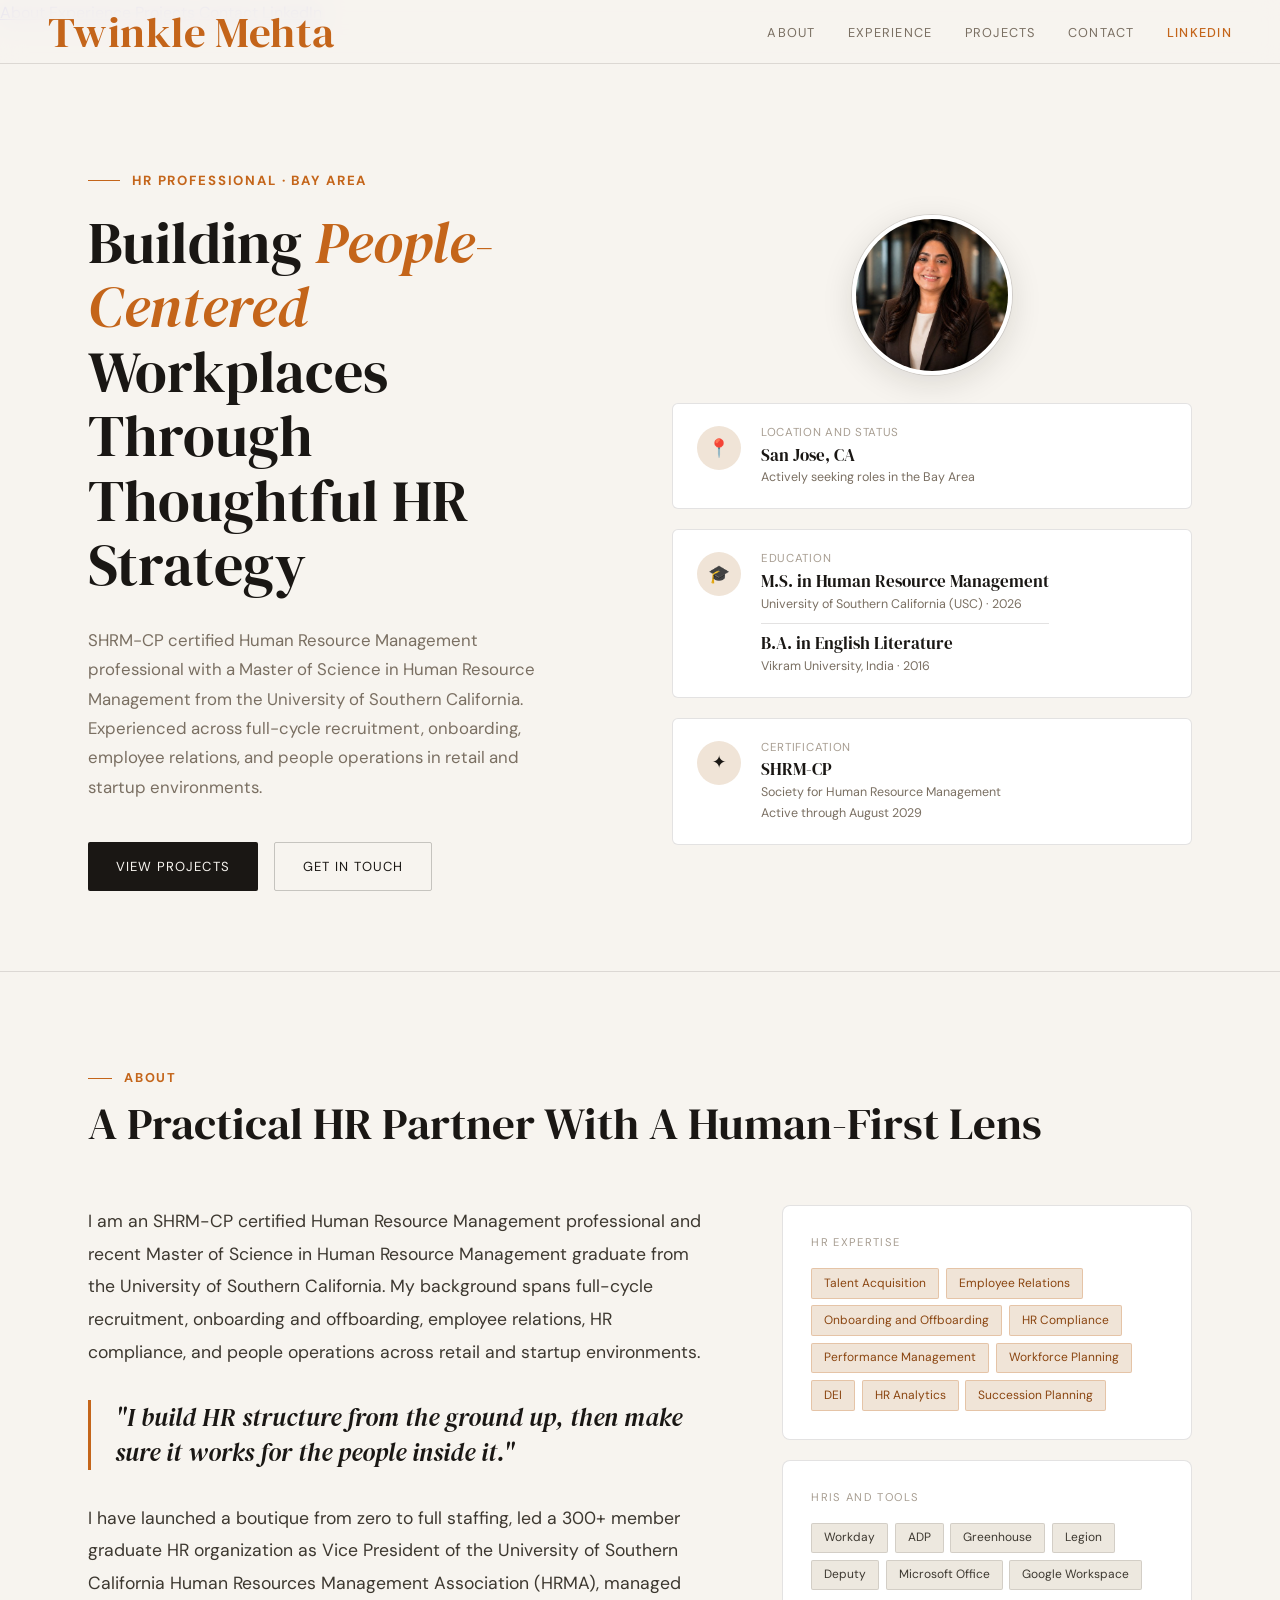
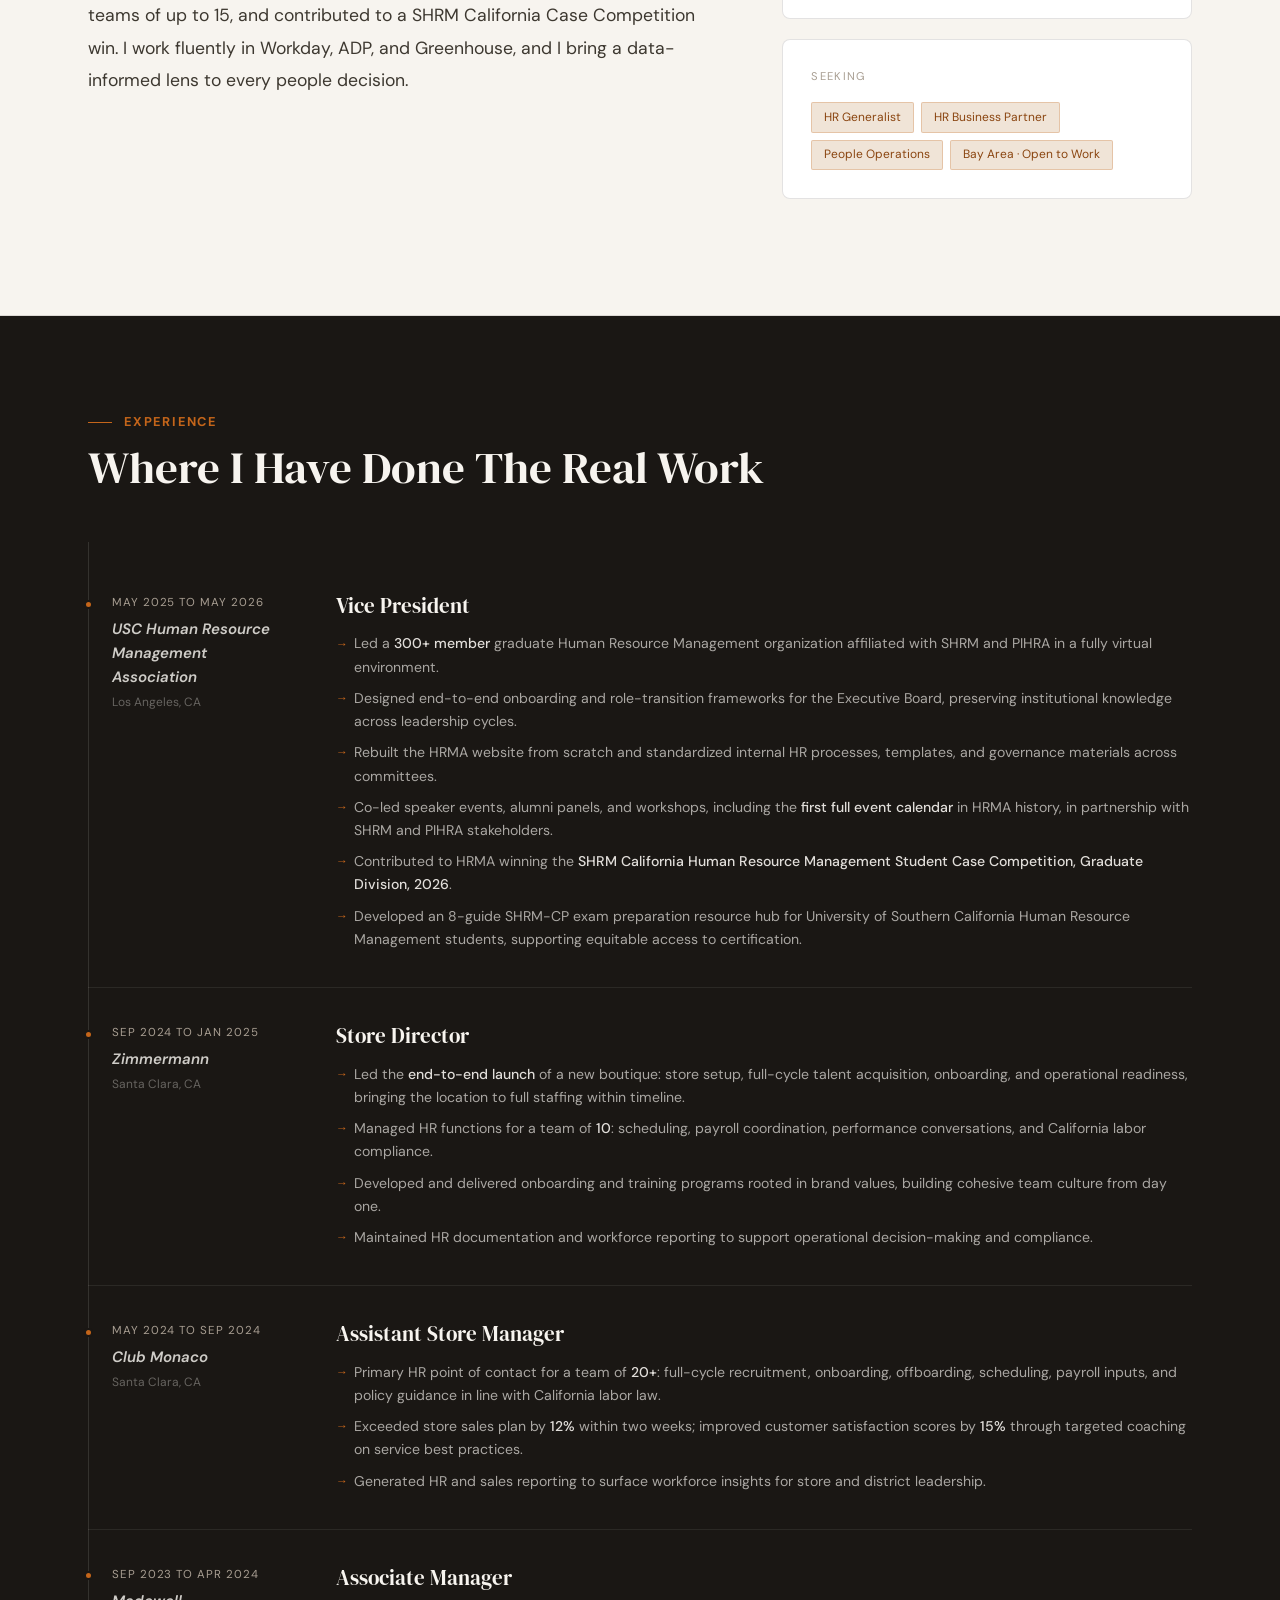
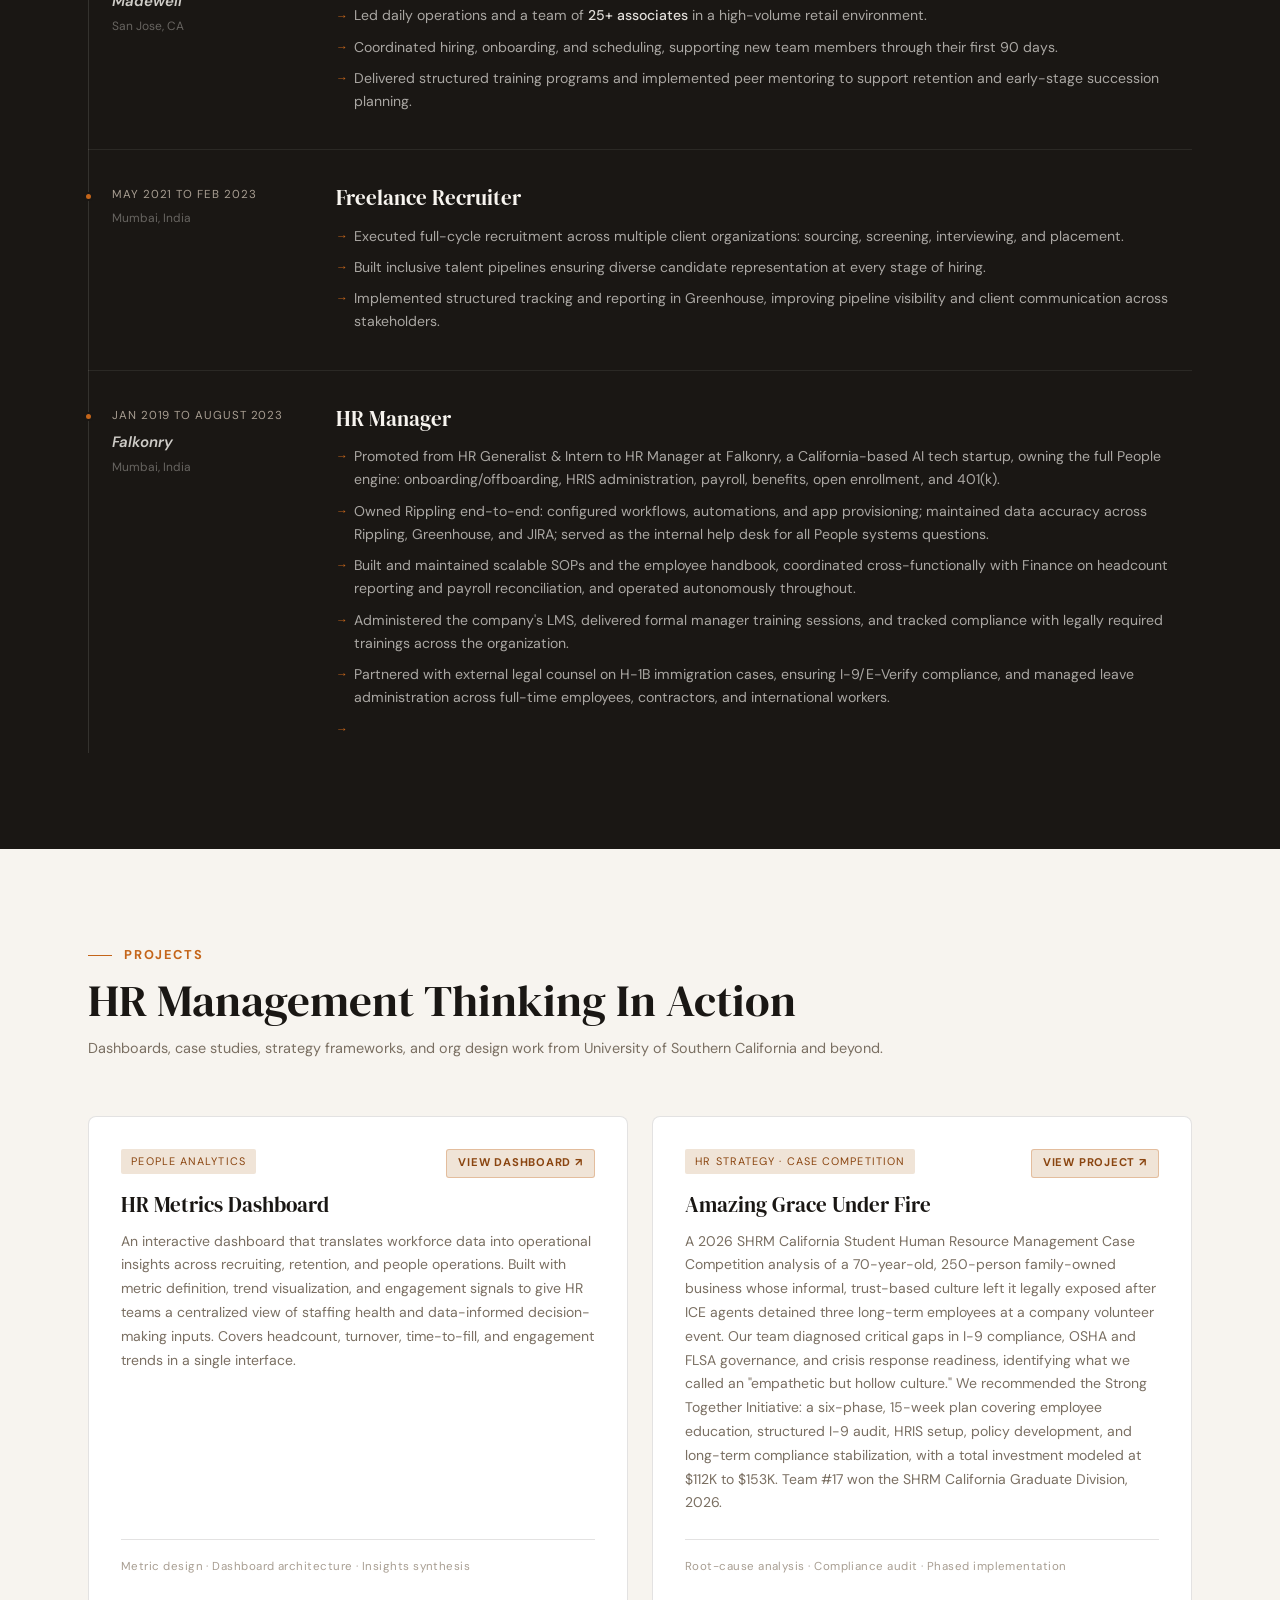
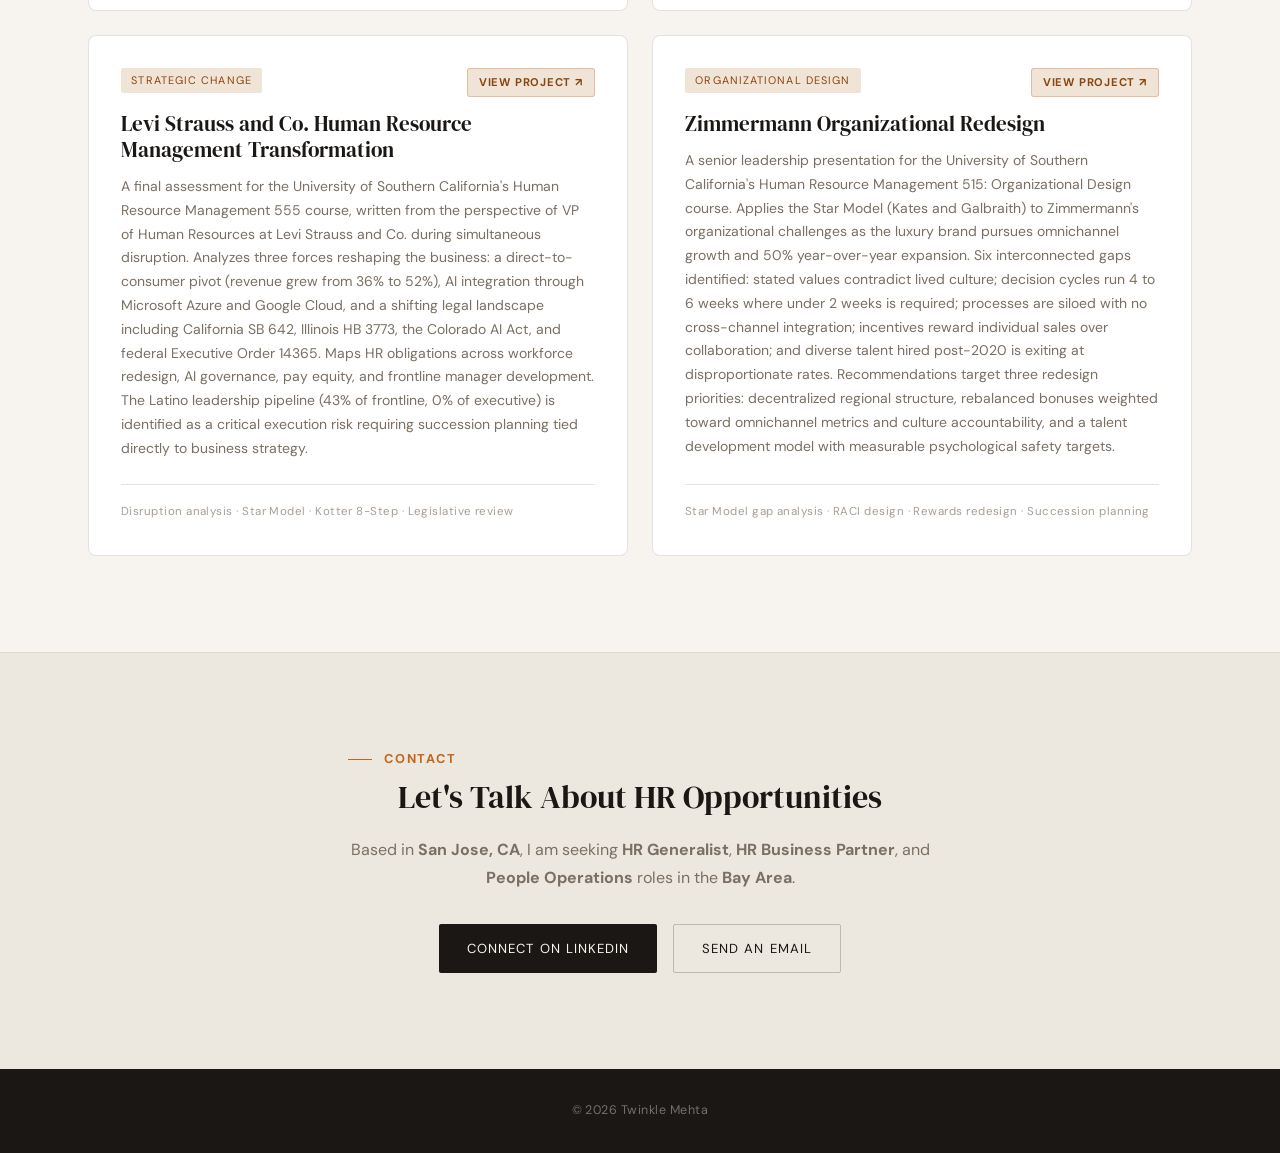
==== commit d1d2b1d6: "Update job period and title in index.html" ====
--- a/index.html
+++ b/index.html
@@ -13,7 +13,7 @@
 <link href="https://fonts.googleapis.com/css2?family=DM+Serif+Display:ital@0;1&family=DM+Sans:ital,opsz,wght@0,9..40,300;0,9..40,400;0,9..40,500;1,9..40,300&display=swap" rel="stylesheet">
 <style>
   *, *::before, *::after { box-sizing: border-box; margin: 0; padding: 0; }
-
+ 
   :root {
     --cream: #F7F4EF;
     --cream-dark: #EDE8DF;
@@ -30,9 +30,9 @@
     --sans: 'DM Sans', system-ui, sans-serif;
     --nav-h: 64px;
   }
-
+ 
   html { scroll-behavior: smooth; }
-
+ 
   body {
     font-family: var(--sans);
     background: var(--cream);
@@ -41,7 +41,7 @@
     line-height: 1.6;
     overflow-x: hidden;
   }
-
+ 
   /* NAV */
   nav {
     position: fixed;
@@ -57,7 +57,7 @@
     justify-content: space-between;
     padding: 0 3rem;
   }
-
+ 
   .nav-logo {
     font-family: var(--serif);
     font-size: 2.7rem;
@@ -65,14 +65,14 @@
     text-decoration: none;
     letter-spacing: 0.01em;
   }
-
+ 
   .nav-links {
     display: flex;
     gap: 2rem;
     list-style: none;
     align-items: center;
   }
-
+ 
   .nav-links a {
     font-size: 0.8rem;
     letter-spacing: 0.1em;
@@ -81,9 +81,9 @@
     text-decoration: none;
     transition: color 0.2s;
   }
-
+ 
   .nav-links a:hover { color: var(--accent); }
-
+ 
   /* HERO */
   #hero {
     min-height: 100vh;
@@ -95,7 +95,7 @@
     max-width: 1200px;
     margin: 0 auto;
   }
-
+ 
   .hero-eyebrow {
     font-size: 0.83rem;
     font-weight: 700;
@@ -107,7 +107,7 @@
     align-items: center;
     gap: 0.75rem;
   }
-
+ 
   .hero-eyebrow::before {
     content: '';
     display: block;
@@ -115,7 +115,7 @@
     height: 1px;
     background: var(--accent);
   }
-
+ 
   h1 {
     font-family: var(--serif);
     font-size: clamp(2.6rem, 4.5vw, 3.8rem);
@@ -124,12 +124,12 @@
     margin-bottom: 1.75rem;
     font-weight: 400;
   }
-
+ 
   h1 em {
     font-style: italic;
     color: var(--accent);
   }
-
+ 
   .hero-body {
     font-size: 1.05rem;
     color: var(--ink-soft);
@@ -137,13 +137,13 @@
     margin-bottom: 2.5rem;
     max-width: 480px;
   }
-
+ 
   .hero-actions {
     display: flex;
     gap: 1rem;
     flex-wrap: wrap;
   }
-
+ 
   .btn-primary {
     display: inline-flex;
     align-items: center;
@@ -158,9 +158,9 @@
     border-radius: 2px;
     transition: background 0.2s, transform 0.15s;
   }
-
+ 
   .btn-primary:hover { background: var(--accent); transform: translateY(-1px); }
-
+ 
   .btn-outline {
     display: inline-flex;
     align-items: center;
@@ -175,21 +175,21 @@
     border-radius: 2px;
     transition: border-color 0.2s, color 0.2s, transform 0.15s;
   }
-
+ 
   .btn-outline:hover { border-color: var(--accent); color: var(--accent); transform: translateY(-1px); }
-
+ 
   .hero-right {
     display: flex;
     flex-direction: column;
     gap: 1.25rem;
   }
-
+ 
   .headshot-wrap {
     display: flex;
     justify-content: center;
     margin-bottom: 0.5rem;
   }
-
+ 
   .headshot {
     width: 160px;
     height: 160px;
@@ -200,7 +200,7 @@
     box-shadow: 0 0 0 1px var(--border), 0 8px 32px rgba(26,23,20,0.12);
     animation: slideUp 0.5s ease both;
   }
-
+ 
   .stat-card {
     background: white;
     border: 1px solid var(--border);
@@ -211,11 +211,11 @@
     gap: 1.25rem;
     animation: slideUp 0.6s ease both;
   }
-
+ 
   .stat-card:nth-child(2) { animation-delay: 0.1s; }
   .stat-card:nth-child(3) { animation-delay: 0.2s; }
   .stat-card:nth-child(4) { animation-delay: 0.3s; }
-
+ 
   .stat-icon {
     width: 44px;
     height: 44px;
@@ -228,7 +228,7 @@
     font-size: 1.1rem;
     margin-top: 2px;
   }
-
+ 
   .stat-label {
     font-size: 0.72rem;
     letter-spacing: 0.06em;
@@ -236,32 +236,32 @@
     color: var(--ink-muted);
     margin-bottom: 0.15rem;
   }
-
+ 
   .stat-value {
     font-family: var(--serif);
     font-size: 1.05rem;
     color: var(--ink);
     line-height: 1.3;
   }
-
+ 
   .stat-sub {
     font-size: 0.78rem;
     color: var(--ink-soft);
     margin-top: 0.1rem;
   }
-
+ 
   @keyframes slideUp {
     from { opacity: 0; transform: translateY(18px); }
     to { opacity: 1; transform: translateY(0); }
   }
-
+ 
   /* SECTION SCAFFOLD */
   section {
     padding: 6rem 3rem;
     max-width: 1200px;
     margin: 0 auto;
   }
-
+ 
   .section-header {
     display: flex;
     align-items: flex-end;
@@ -270,7 +270,7 @@
     gap: 2rem;
     flex-wrap: wrap;
   }
-
+ 
   .section-kicker {
     font-size: 0.80rem;
     font-weight: 700;
@@ -282,7 +282,7 @@
     align-items: center;
     gap: 0.75rem;
   }
-
+ 
   .section-kicker::before {
     content: '';
     display: block;
@@ -290,7 +290,7 @@
     height: 1px;
     background: var(--accent);
   }
-
+ 
   h2 {
     font-family: var(--serif);
     font-size: clamp(2rem, 3.5vw, 2.8rem);
@@ -298,36 +298,36 @@
     color: var(--ink);
     line-height: 1.15;
   }
-
+ 
   /* DIVIDER */
   .full-divider {
     width: 100%;
     height: 1px;
     background: var(--border);
   }
-
+ 
   /* ABOUT */
   #about {
     padding: 6rem 3rem;
     max-width: 1200px;
     margin: 0 auto;
   }
-
+ 
   .about-grid {
     display: grid;
     grid-template-columns: 3fr 2fr;
     gap: 5rem;
     align-items: start;
   }
-
+ 
   .about-body {
     font-size: 1.1rem;
     line-height: 1.85;
     color: var(--ink-mid);
   }
-
+ 
   .about-body p + p { margin-top: 1.25rem; }
-
+ 
   .pull-quote {
     font-family: var(--serif);
     font-size: 1.55rem;
@@ -338,7 +338,7 @@
     padding-left: 1.5rem;
     margin: 2rem 0;
   }
-
+ 
   .sidebar-block {
     background: white;
     border: 1px solid var(--border);
@@ -346,7 +346,7 @@
     padding: 1.75rem;
     margin-bottom: 1.25rem;
   }
-
+ 
   .sidebar-title {
     font-size: 0.7rem;
     letter-spacing: 0.12em;
@@ -354,24 +354,24 @@
     color: var(--ink-muted);
     margin-bottom: 1rem;
   }
-
+ 
   .edu-item { margin-bottom: 1rem; }
   .edu-item:last-child { margin-bottom: 0; }
-
+ 
   .edu-degree {
     font-weight: 500;
     font-size: 0.9rem;
     color: var(--ink);
   }
-
+ 
   .edu-school {
     font-size: 0.82rem;
     color: var(--ink-soft);
     margin-top: 0.1rem;
   }
-
+ 
   .tag-cloud { display: flex; flex-wrap: wrap; gap: 0.4rem; }
-
+ 
   .tag {
     font-size: 0.75rem;
     padding: 0.3rem 0.75rem;
@@ -380,34 +380,34 @@
     border-radius: 2px;
     border: 1px solid var(--border);
   }
-
+ 
   .tag.accent {
     background: var(--accent-light);
     color: var(--accent-dark);
     border-color: rgba(196,101,26,0.25);
   }
-
+ 
   /* EXPERIENCE */
   #experience {
     background: var(--ink);
     padding: 6rem 0;
   }
-
+ 
   .exp-inner {
     max-width: 1200px;
     margin: 0 auto;
     padding: 0 3rem;
   }
-
+ 
   #experience .section-kicker { color: var(--accent); }
   #experience .section-kicker::before { background: var(--accent); }
   #experience h2 { color: var(--cream); }
-
+ 
   .timeline {
     position: relative;
     padding-top: 1rem;
   }
-
+ 
   .timeline::before {
     content: '';
     position: absolute;
@@ -416,7 +416,7 @@
     width: 1px;
     background: rgba(247,244,239,0.12);
   }
-
+ 
   .job-entry {
     display: grid;
     grid-template-columns: 200px 1fr;
@@ -425,9 +425,9 @@
     border-bottom: 1px solid rgba(247,244,239,0.08);
     position: relative;
   }
-
+ 
   .job-entry:last-child { border-bottom: none; }
-
+ 
   .job-entry::before {
     content: '';
     position: absolute;
@@ -438,11 +438,11 @@
     background: var(--accent);
     border: 2px solid var(--ink);
   }
-
+ 
   .job-meta {
     padding-left: 1.5rem;
   }
-
+ 
   .job-period {
     font-size: 0.72rem;
     letter-spacing: 0.08em;
@@ -450,20 +450,20 @@
     color: var(--ink-muted);
     margin-bottom: 0.3rem;
   }
-
+ 
   .job-company {
     font-size: 0.94rem;
     font-weight: 600;
     font-style: italic;
     color: rgba(247,244,239,0.82);
   }
-
+ 
   .job-location {
     font-size: 0.75rem;
     color: rgba(247,244,239,0.35);
     margin-top: 0.25rem;
   }
-
+ 
   .job-content .job-title-text {
     font-family: var(--serif);
     font-size: 1.3rem;
@@ -472,14 +472,14 @@
     margin-bottom: 0.85rem;
     line-height: 1.2;
   }
-
+ 
   .job-bullets {
     list-style: none;
     display: flex;
     flex-direction: column;
     gap: 0.5rem;
   }
-
+ 
   .job-bullets li {
     font-size: 0.88rem;
     color: rgba(247,244,239,0.65);
@@ -487,7 +487,7 @@
     padding-left: 1.1rem;
     position: relative;
   }
-
+ 
   .job-bullets li::before {
     content: 'arrow';
     font-family: sans-serif;
@@ -498,21 +498,21 @@
     font-size: 0.75rem;
     top: 0.18em;
   }
-
+ 
   .job-bullets li strong {
     color: rgba(247,244,239,0.9);
     font-weight: 500;
   }
-
+ 
   /* PROJECTS */
   #projects { padding: 6rem 3rem; max-width: 1200px; margin: 0 auto; }
-
+ 
   .projects-grid {
     display: grid;
     grid-template-columns: 1fr 1fr;
     gap: 1.5rem;
   }
-
+ 
   .project-card {
     background: white;
     border: 1px solid var(--border);
@@ -525,13 +525,13 @@
     color: inherit;
     cursor: pointer;
   }
-
+ 
   .project-card:hover {
     transform: translateY(-3px);
     box-shadow: 0 12px 40px rgba(26,23,20,0.09);
     border-color: var(--border-strong);
   }
-
+ 
   .project-card-top {
     display: flex;
     align-items: flex-start;
@@ -573,7 +573,7 @@
     color: white;
     border-color: var(--accent);
   }
-
+ 
   .project-title {
     font-family: var(--serif);
     font-size: 1.3rem;
@@ -582,7 +582,7 @@
     margin-bottom: 0.75rem;
     line-height: 1.25;
   }
-
+ 
   .project-desc {
     font-size: 0.875rem;
     color: var(--ink-soft);
@@ -590,19 +590,19 @@
     flex: 1;
     margin-bottom: 1.5rem;
   }
-
+ 
   .project-footer {
     border-top: 1px solid var(--border);
     padding-top: 0.75rem;
     margin-top: auto;
   }
-
+ 
   .project-methods {
     font-size: 0.72rem;
     color: var(--ink-muted);
     letter-spacing: 0.04em;
   }
-
+ 
   /* CONTACT */
   #contact {
     background: var(--cream-dark);
@@ -610,7 +610,7 @@
     max-width: none;
     margin: 0;
   }
-
+ 
   .contact-inner {
     max-width: 1200px;
     margin: 0 auto;
@@ -620,27 +620,27 @@
     max-width: 680px;
     align-items: center;
   }
-
+ 
   .contact-left h2 {
     font-size: clamp(1.6rem, 2.5vw, 2.2rem);
     margin-bottom: 1.25rem;
     white-space: nowrap;
     text-align: center;
   }
-
+ 
   .contact-left p {
     font-size: 1rem;
     color: var(--ink-soft);
     line-height: 1.75;
     margin-bottom: 2rem;
   }
-
+ 
   .contact-right {
     display: flex;
     flex-direction: column;
     gap: 1rem;
   }
-
+ 
   .contact-item {
     display: flex;
     align-items: center;
@@ -650,7 +650,7 @@
     border-radius: 6px;
     padding: 1rem 1.25rem;
   }
-
+ 
   .contact-icon {
     width: 36px; height: 36px;
     border-radius: 50%;
@@ -662,20 +662,20 @@
     flex-shrink: 0;
     font-size: 1rem;
   }
-
+ 
   .contact-item-label {
     font-size: 0.72rem;
     letter-spacing: 0.08em;
     text-transform: uppercase;
     color: var(--ink-muted);
   }
-
+ 
   .contact-item-value {
     font-size: 0.9rem;
     color: var(--ink);
     font-weight: 500;
   }
-
+ 
   /* FOOTER */
   footer {
     background: var(--ink);
@@ -685,48 +685,51 @@
     font-size: 0.78rem;
     letter-spacing: 0.04em;
   }
-
+ 
   footer a {
     color: rgba(247,244,239,0.55);
     text-decoration: none;
   }
-
+ 
   /* ANIMATIONS */
   .fade-up {
     opacity: 0;
     transform: translateY(24px);
     transition: opacity 0.65s ease, transform 0.65s ease;
   }
-
+ 
   .fade-up.visible {
     opacity: 1;
     transform: translateY(0);
   }
-
+ 
   /* MOBILE */
   .hamburger {
     display: none;
     flex-direction: column;
     gap: 5px;
     cursor: pointer;
-    padding: 4px;
+    padding: 8px;
     background: none;
     border: none;
-  }
-
+    flex-shrink: 0;
+    z-index: 101;
+  }
+ 
   .hamburger span {
     display: block;
-    width: 22px; height: 1.5px;
+    width: 24px; height: 2px;
     background: var(--ink);
+    border-radius: 2px;
     transition: all 0.2s;
   }
-
+ 
   @media (max-width: 900px) {
-    nav { padding: 0 1.25rem; height: 56px; }
-    .nav-logo { font-size: 1.6rem; }
-    .nav-desktop { display: none; }
-    .hamburger { display: flex; }
-
+    nav { padding: 0 1rem; height: 56px; }
+    .nav-logo { font-size: 1.3rem; flex-shrink: 1; white-space: nowrap; overflow: hidden; text-overflow: ellipsis; max-width: calc(100% - 60px); }
+    .nav-desktop { display: none !important; }
+    .hamburger { display: flex !important; }
+ 
     .mobile-menu {
       position: fixed;
       top: 56px;
@@ -748,7 +751,7 @@
       border-bottom: 1px solid var(--border);
     }
     .mobile-menu a:last-child { border-bottom: none; }
-
+ 
     #hero {
       grid-template-columns: 1fr;
       padding: calc(56px + 2.5rem) 1.25rem 2.5rem;
@@ -763,14 +766,14 @@
     .stat-card { padding: 1rem 1.25rem; }
     .stat-value { font-size: 0.95rem; }
     .stat-sub { font-size: 0.75rem; }
-
+ 
     #about { padding: 3rem 1.25rem; }
     .about-grid { grid-template-columns: 1fr; gap: 2rem; }
     .about-body { font-size: 1rem; }
     .pull-quote { font-size: 1.2rem; padding-left: 1rem; }
     .sidebar-block { padding: 1.25rem; }
     .tag { font-size: 0.72rem; padding: 0.25rem 0.6rem; }
-
+ 
     #experience { padding: 3rem 0; }
     .exp-inner { padding: 0 1.25rem; }
     .timeline::before { display: none; }
@@ -784,24 +787,24 @@
     .job-period { font-size: 0.7rem; }
     .job-content .job-title-text { font-size: 1.1rem; }
     .job-bullets li { font-size: 0.85rem; }
-
+ 
     section { padding: 3rem 1.25rem; }
     .projects-grid { grid-template-columns: 1fr; gap: 1rem; }
     .project-card { padding: 1.5rem; }
     .project-title { font-size: 1.15rem; }
     .project-desc { font-size: 0.82rem; }
-
+ 
     .contact-inner { grid-template-columns: 1fr; gap: 1.5rem; padding: 3rem 1.25rem; max-width: 100%; }
     .contact-left h2 { font-size: clamp(1.4rem, 5vw, 1.8rem); white-space: normal; }
     .contact-left p { font-size: 0.9rem; }
-
+ 
     .section-header { flex-direction: column; align-items: flex-start; gap: 0.5rem; margin-bottom: 2rem; }
     h2 { font-size: clamp(1.6rem, 6vw, 2.2rem); }
     .section-kicker { font-size: 0.75rem; }
   }
-
+ 
   @media (max-width: 480px) {
-    .nav-logo { font-size: 1.3rem; }
+    .nav-logo { font-size: 1.1rem; }
     h1 { font-size: 1.85rem; }
     .project-card-top { flex-direction: column; gap: 0.5rem; }
     .project-btn { align-self: flex-start; }
@@ -809,6 +812,15 @@
     .headshot { width: 100px; height: 100px; }
   }
 </style>
+<!-- Google tag (gtag.js) -->
+<script async src="https://www.googletagmanager.com/gtag/js?id=G-JHD4LFD3SR"></script>
+<script>
+  window.dataLayer = window.dataLayer || [];
+  function gtag(){dataLayer.push(arguments);}
+  gtag('js', new Date());
+
+  gtag('config', 'G-JHD4LFD3SR');
+</script>
 </head>
 <body>
 
@@ -1048,17 +1060,18 @@
 
       <div class="job-entry fade-up">
         <div class="job-meta">
-          <div class="job-period">Jan 2019 to May 2021</div>
+          <div class="job-period">Jan 2019 to August 2023</div>
           <div class="job-company">Falkonry</div>
           <div class="job-location">Mumbai, India</div>
         </div>
         <div class="job-content">
-          <div class="job-title-text">Human Resource Management Intern and Generalist</div>
+          <div class="job-title-text">HR Manager</div>
           <ul class="job-bullets">
-            <li>Supported generalist HR functions including recruitment, onboarding, offboarding, recordkeeping, benefits guidance, and compliance for a small tech startup.</li>
-            <li>Administered HRIS updates across various platforms, maintaining data integrity and enabling accurate people reporting.</li>
-            <li>Managed employee relations documentation and supported performance management processes including coaching plans and corrective action tracking.</li>
-            <li>Contributed to employee engagement initiatives and HR analytics, tracking attrition and retention data to inform people strategy.</li>
+            <li>Promoted from HR Generalist & Intern to HR Manager at Falkonry, a California-based AI tech startup, owning the full People engine: onboarding/offboarding, HRIS administration, payroll, benefits, open enrollment, and 401(k).</li>
+            <li>Owned Rippling end-to-end: configured workflows, automations, and app provisioning; maintained data accuracy across Rippling, Greenhouse, and JIRA; served as the internal help desk for all People systems questions.</li>
+            <li>Built and maintained scalable SOPs and the employee handbook, coordinated cross-functionally with Finance on headcount reporting and payroll reconciliation, and operated autonomously throughout.</li>
+            <li>Administered the company's LMS, delivered formal manager training sessions, and tracked compliance with legally required trainings across the organization.</li>
+           <li>Partnered with external legal counsel on H-1B immigration cases, ensuring I-9/E-Verify compliance, and managed leave administration across full-time employees, contractors, and international workers.<li>
           </ul>
         </div>
       </div>
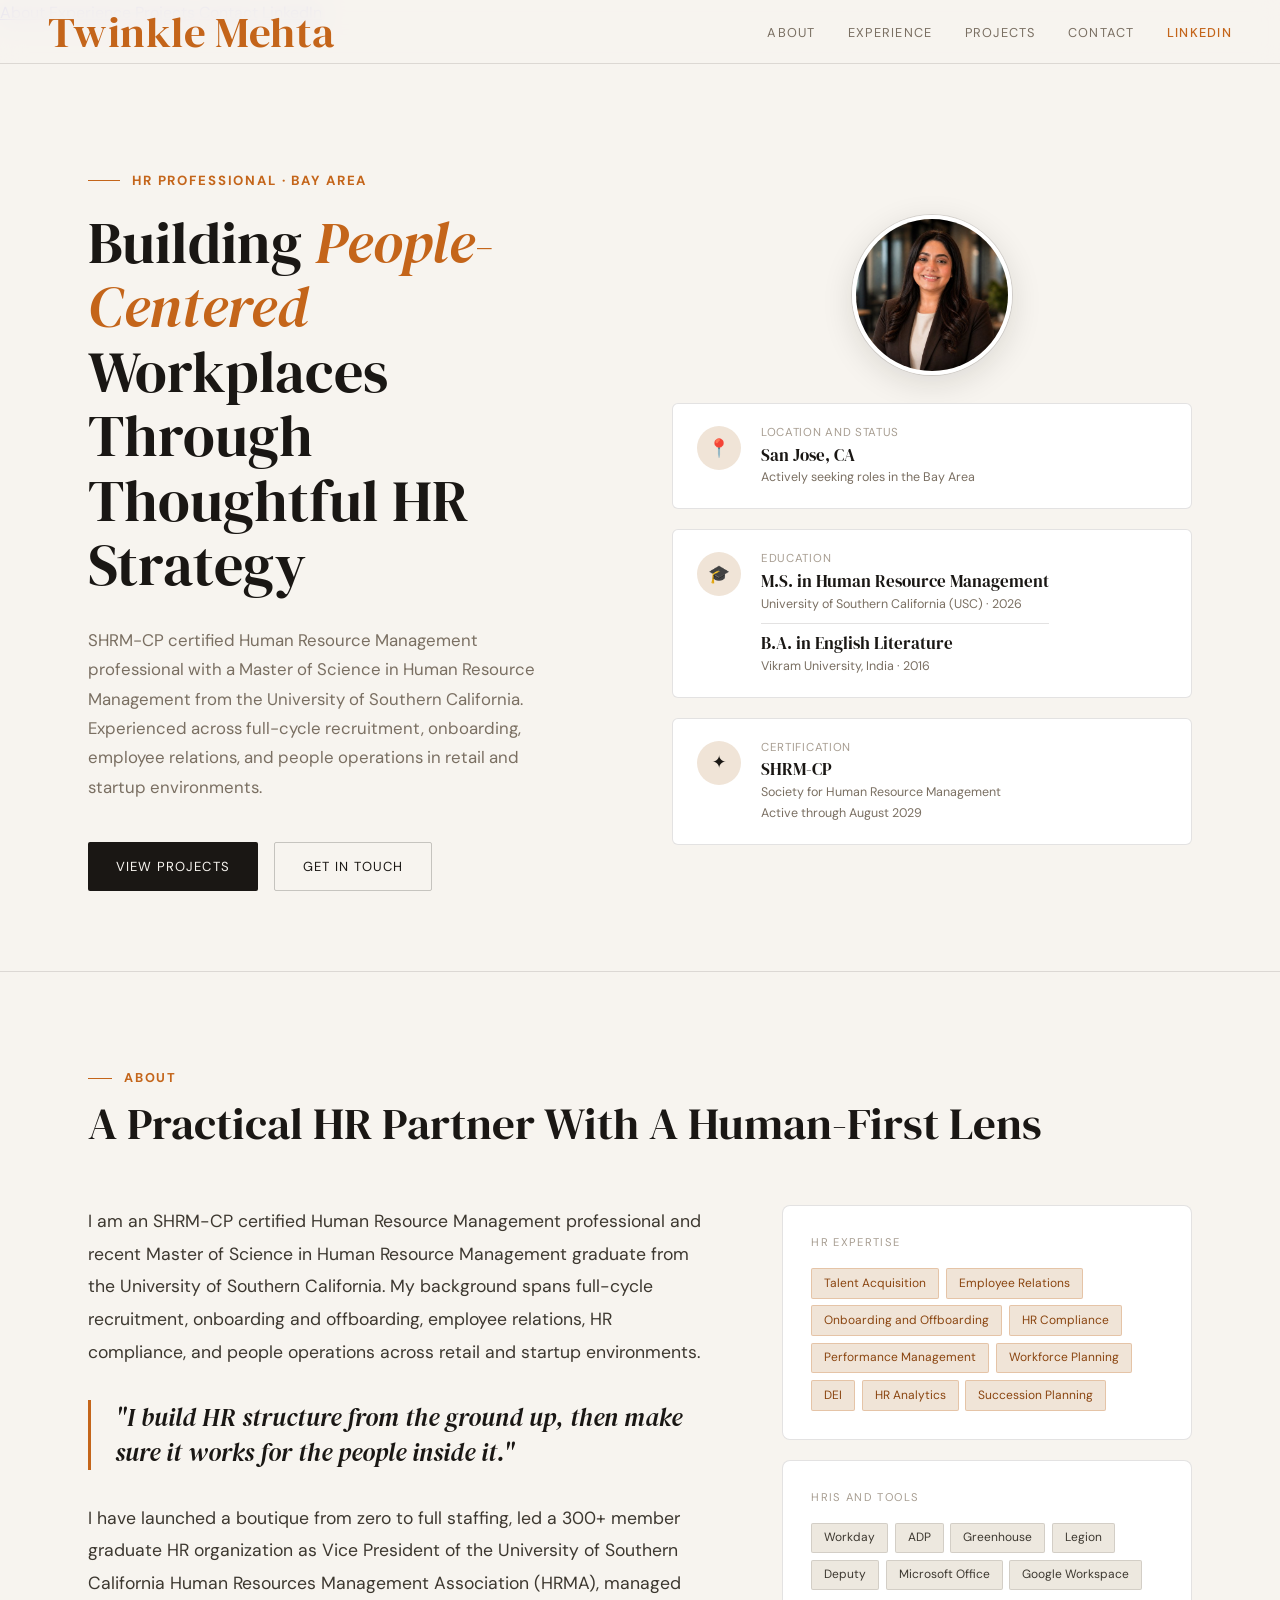
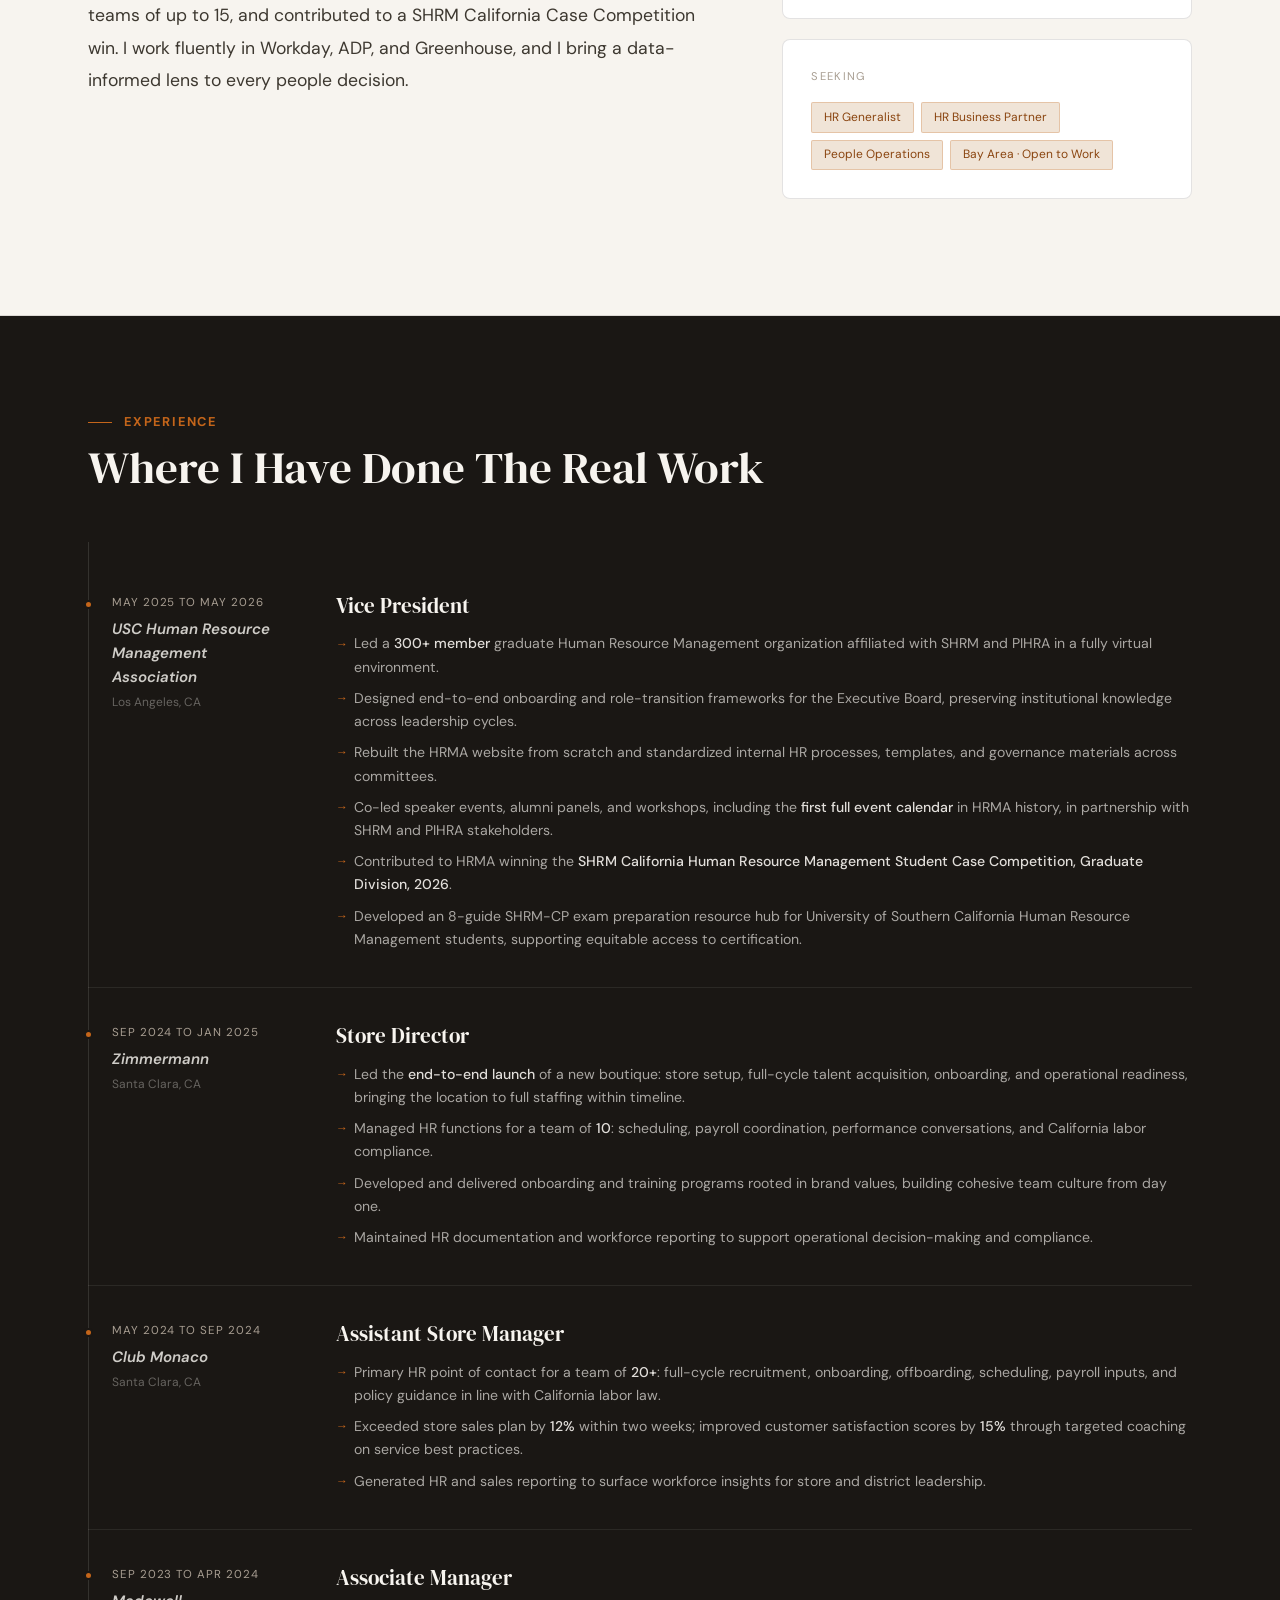
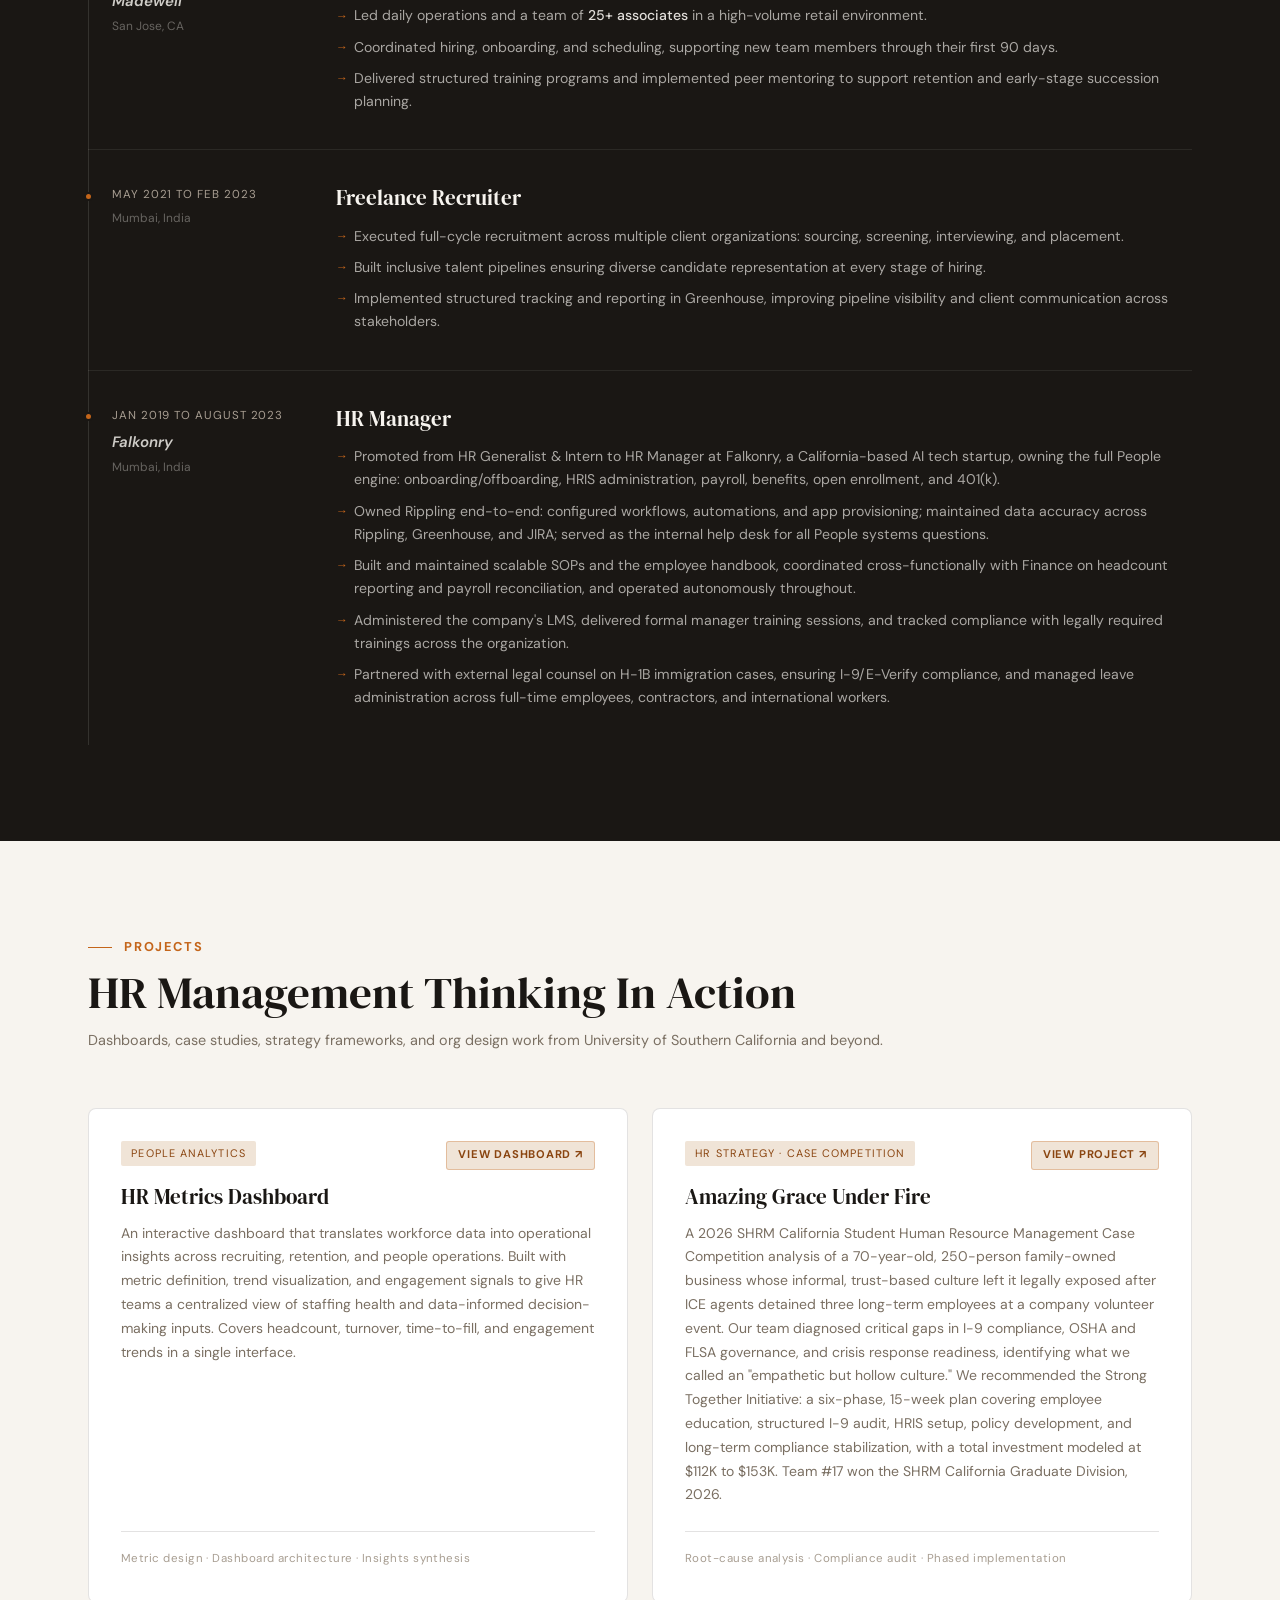
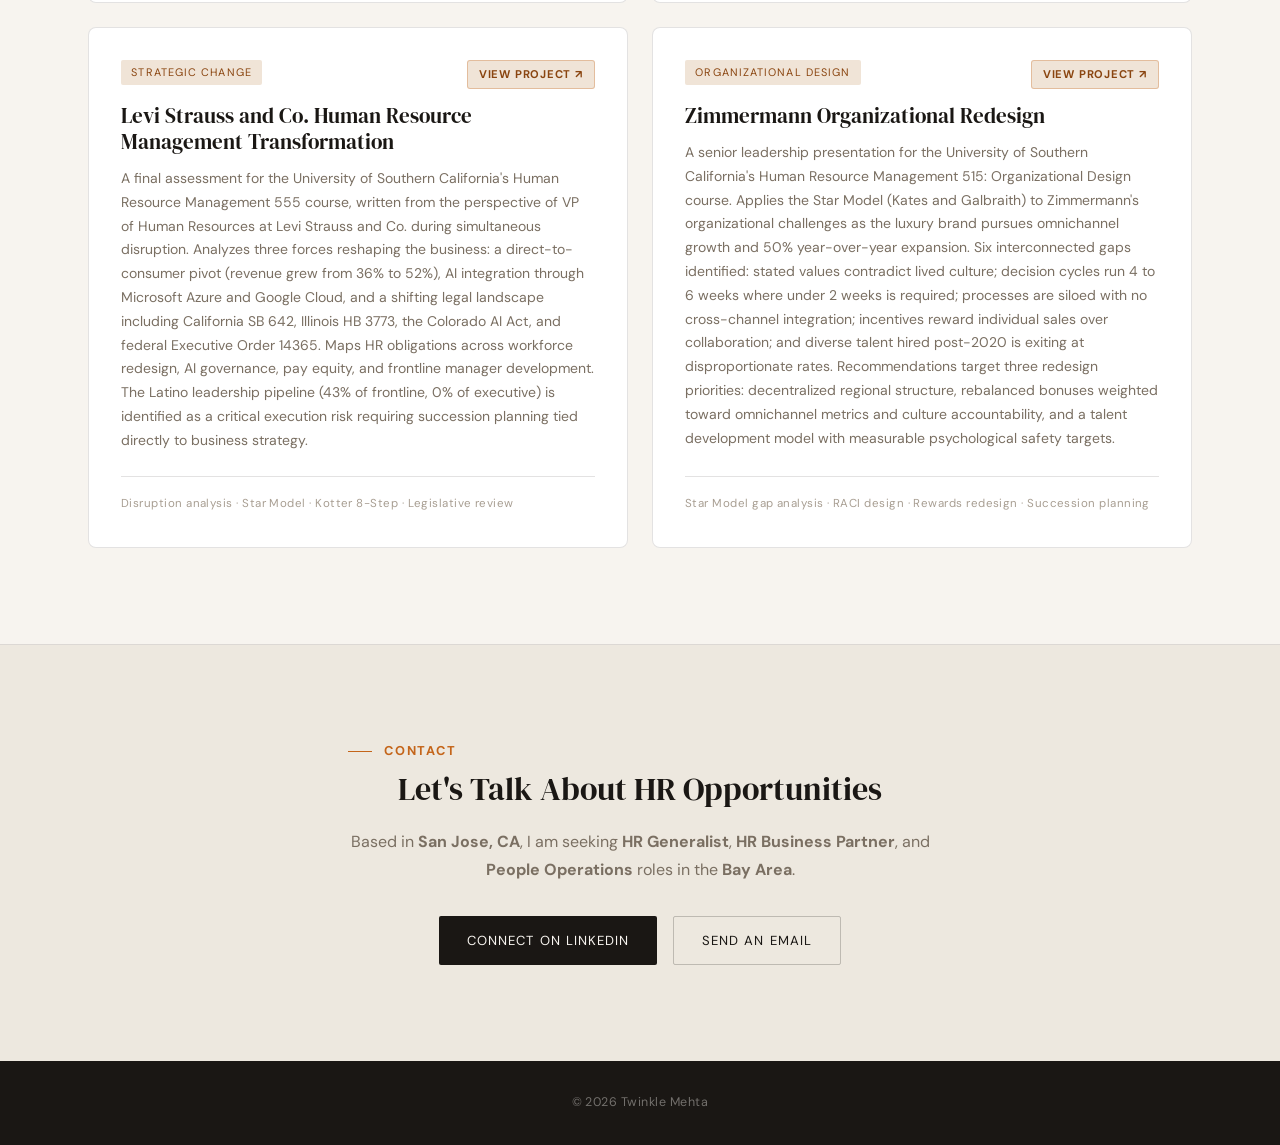
==== commit 1dc8cf1d: "Fix closing tag for list item in index.html" ====
--- a/index.html
+++ b/index.html
@@ -1071,7 +1071,7 @@
             <li>Owned Rippling end-to-end: configured workflows, automations, and app provisioning; maintained data accuracy across Rippling, Greenhouse, and JIRA; served as the internal help desk for all People systems questions.</li>
             <li>Built and maintained scalable SOPs and the employee handbook, coordinated cross-functionally with Finance on headcount reporting and payroll reconciliation, and operated autonomously throughout.</li>
             <li>Administered the company's LMS, delivered formal manager training sessions, and tracked compliance with legally required trainings across the organization.</li>
-           <li>Partnered with external legal counsel on H-1B immigration cases, ensuring I-9/E-Verify compliance, and managed leave administration across full-time employees, contractors, and international workers.<li>
+           <li>Partnered with external legal counsel on H-1B immigration cases, ensuring I-9/E-Verify compliance, and managed leave administration across full-time employees, contractors, and international workers.</li>
           </ul>
         </div>
       </div>
